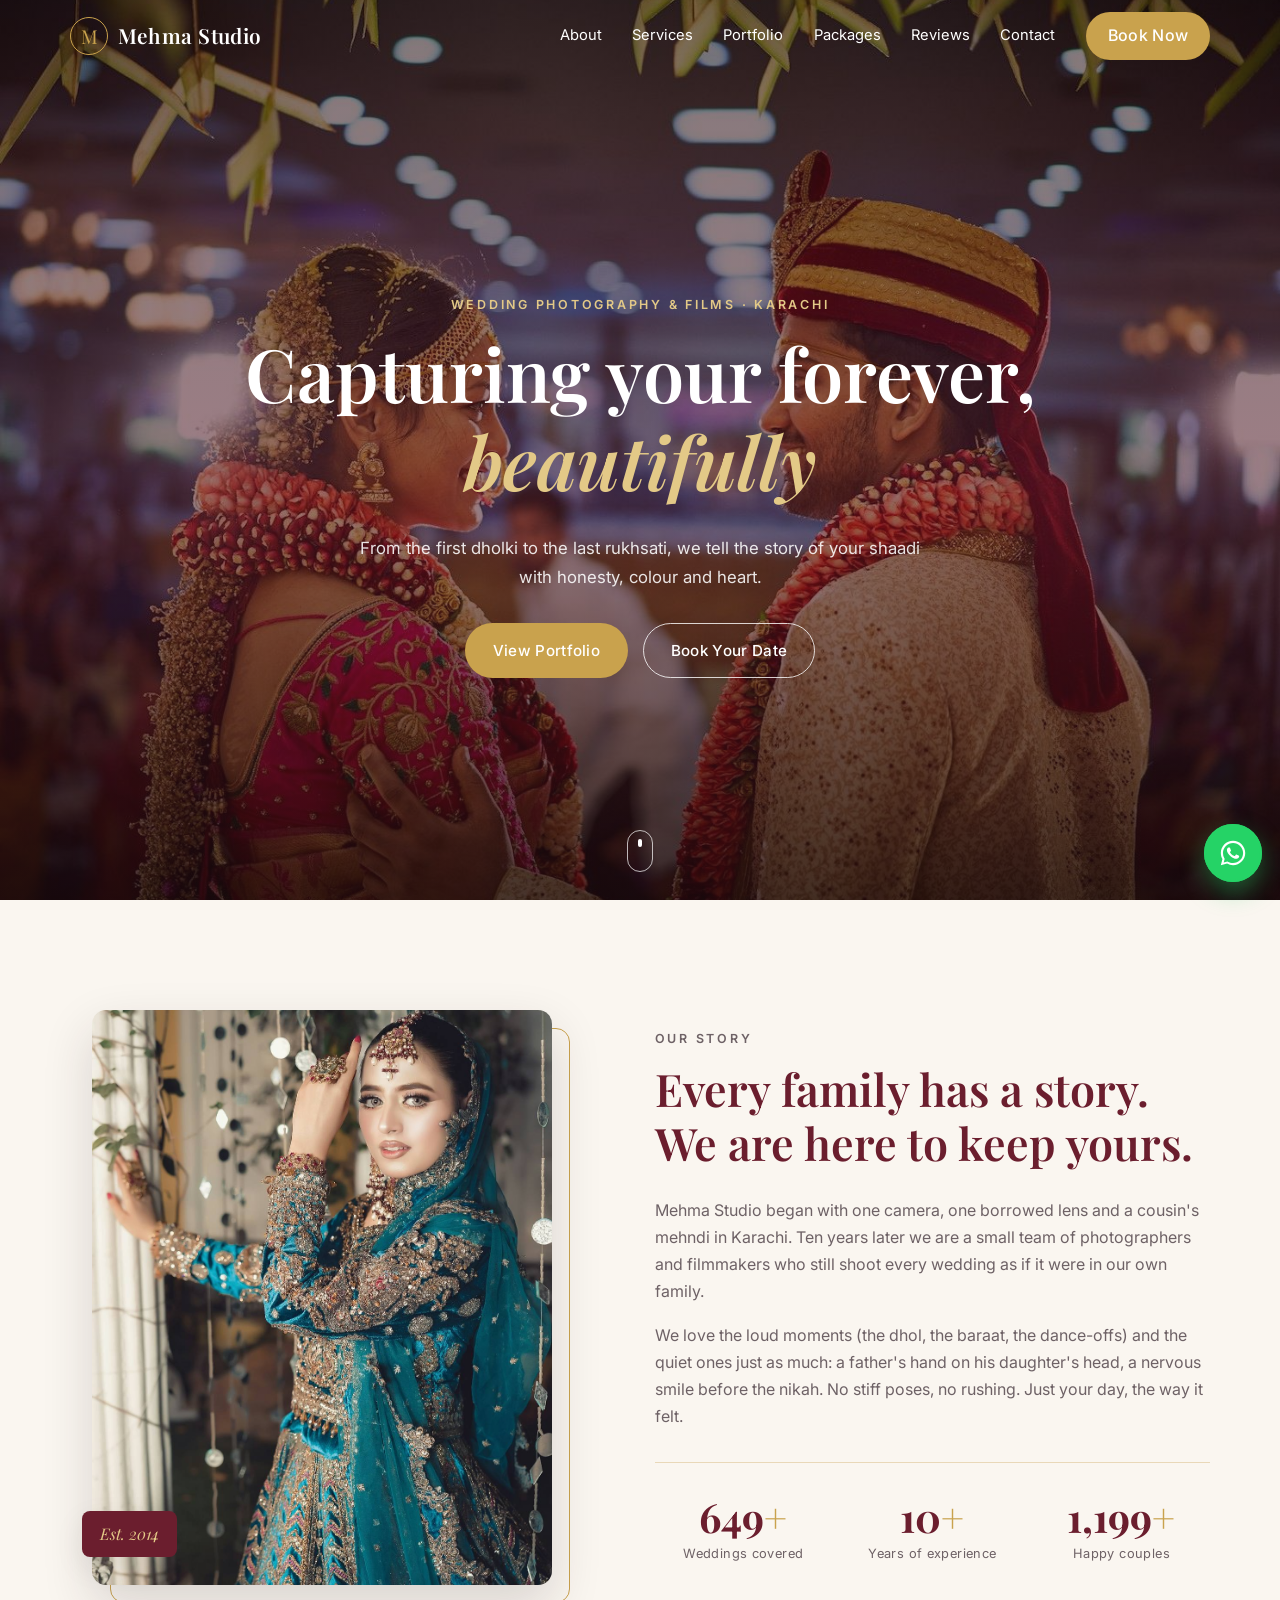
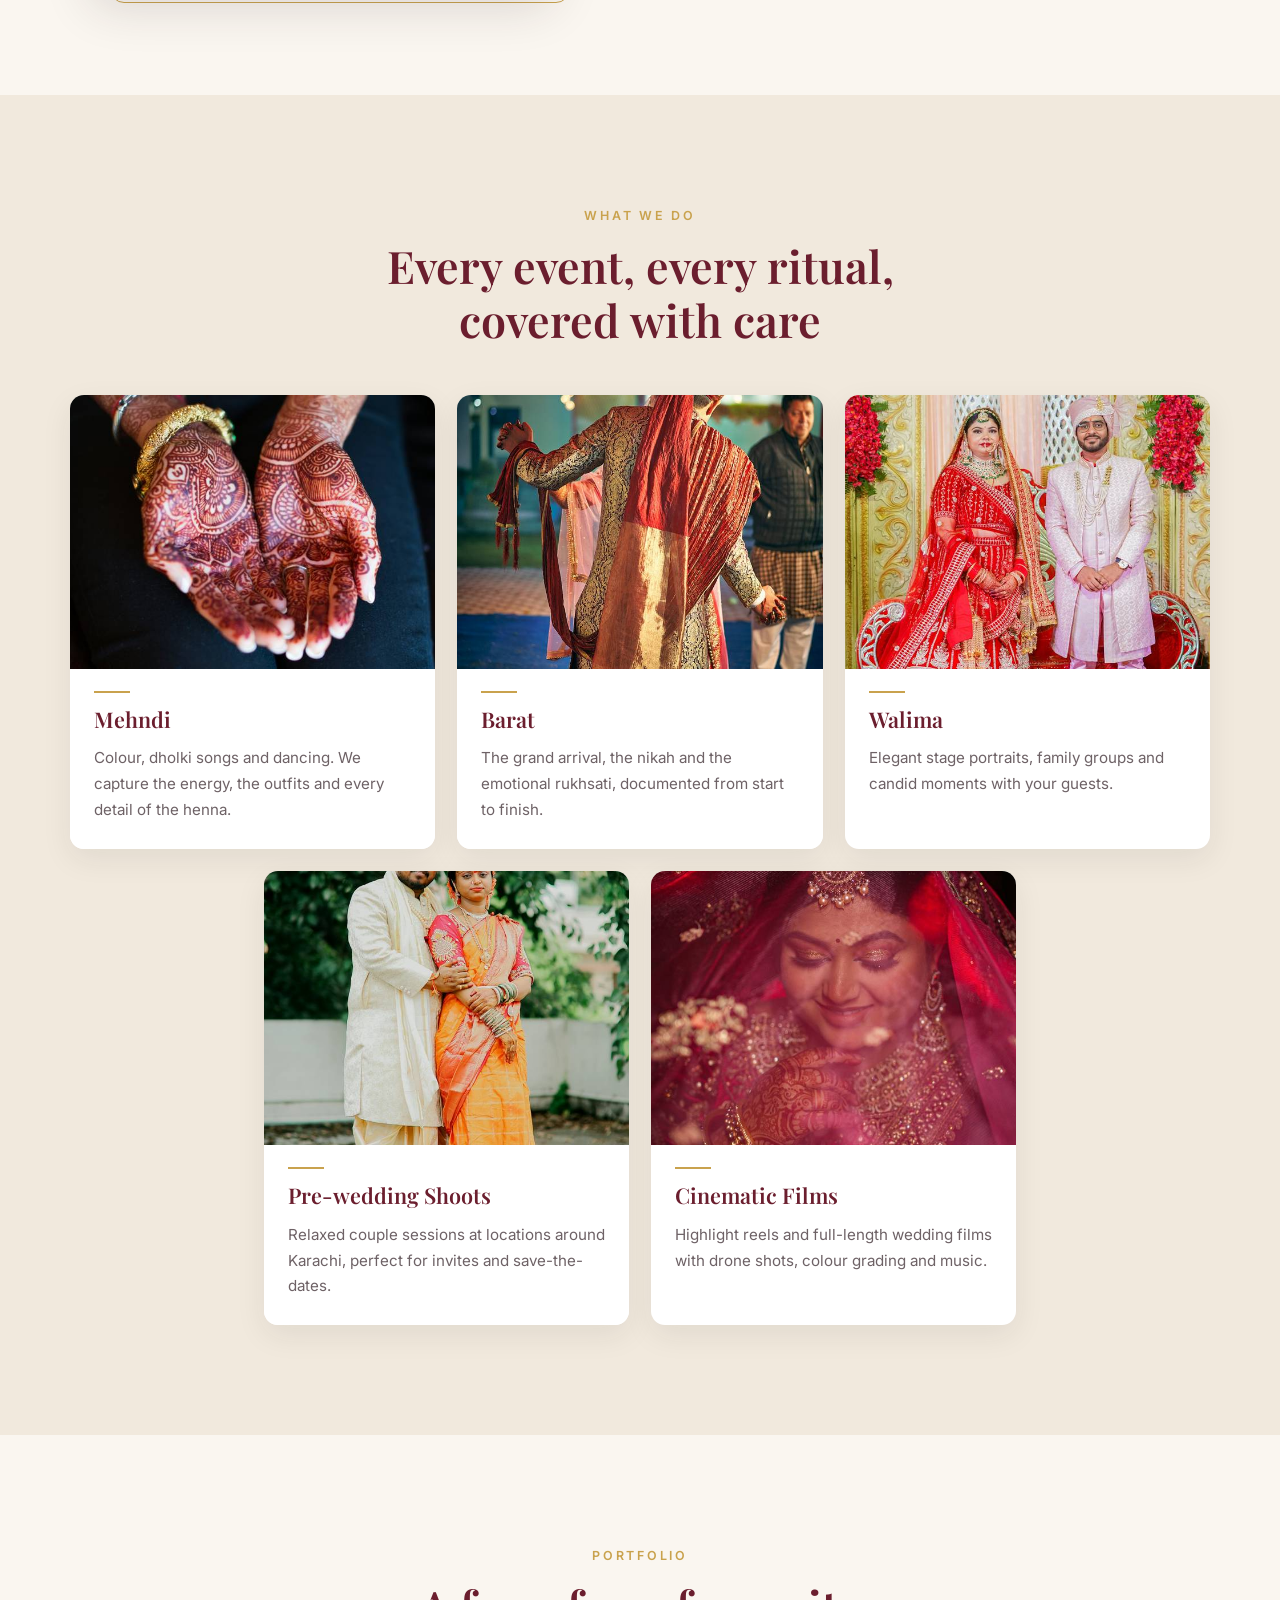
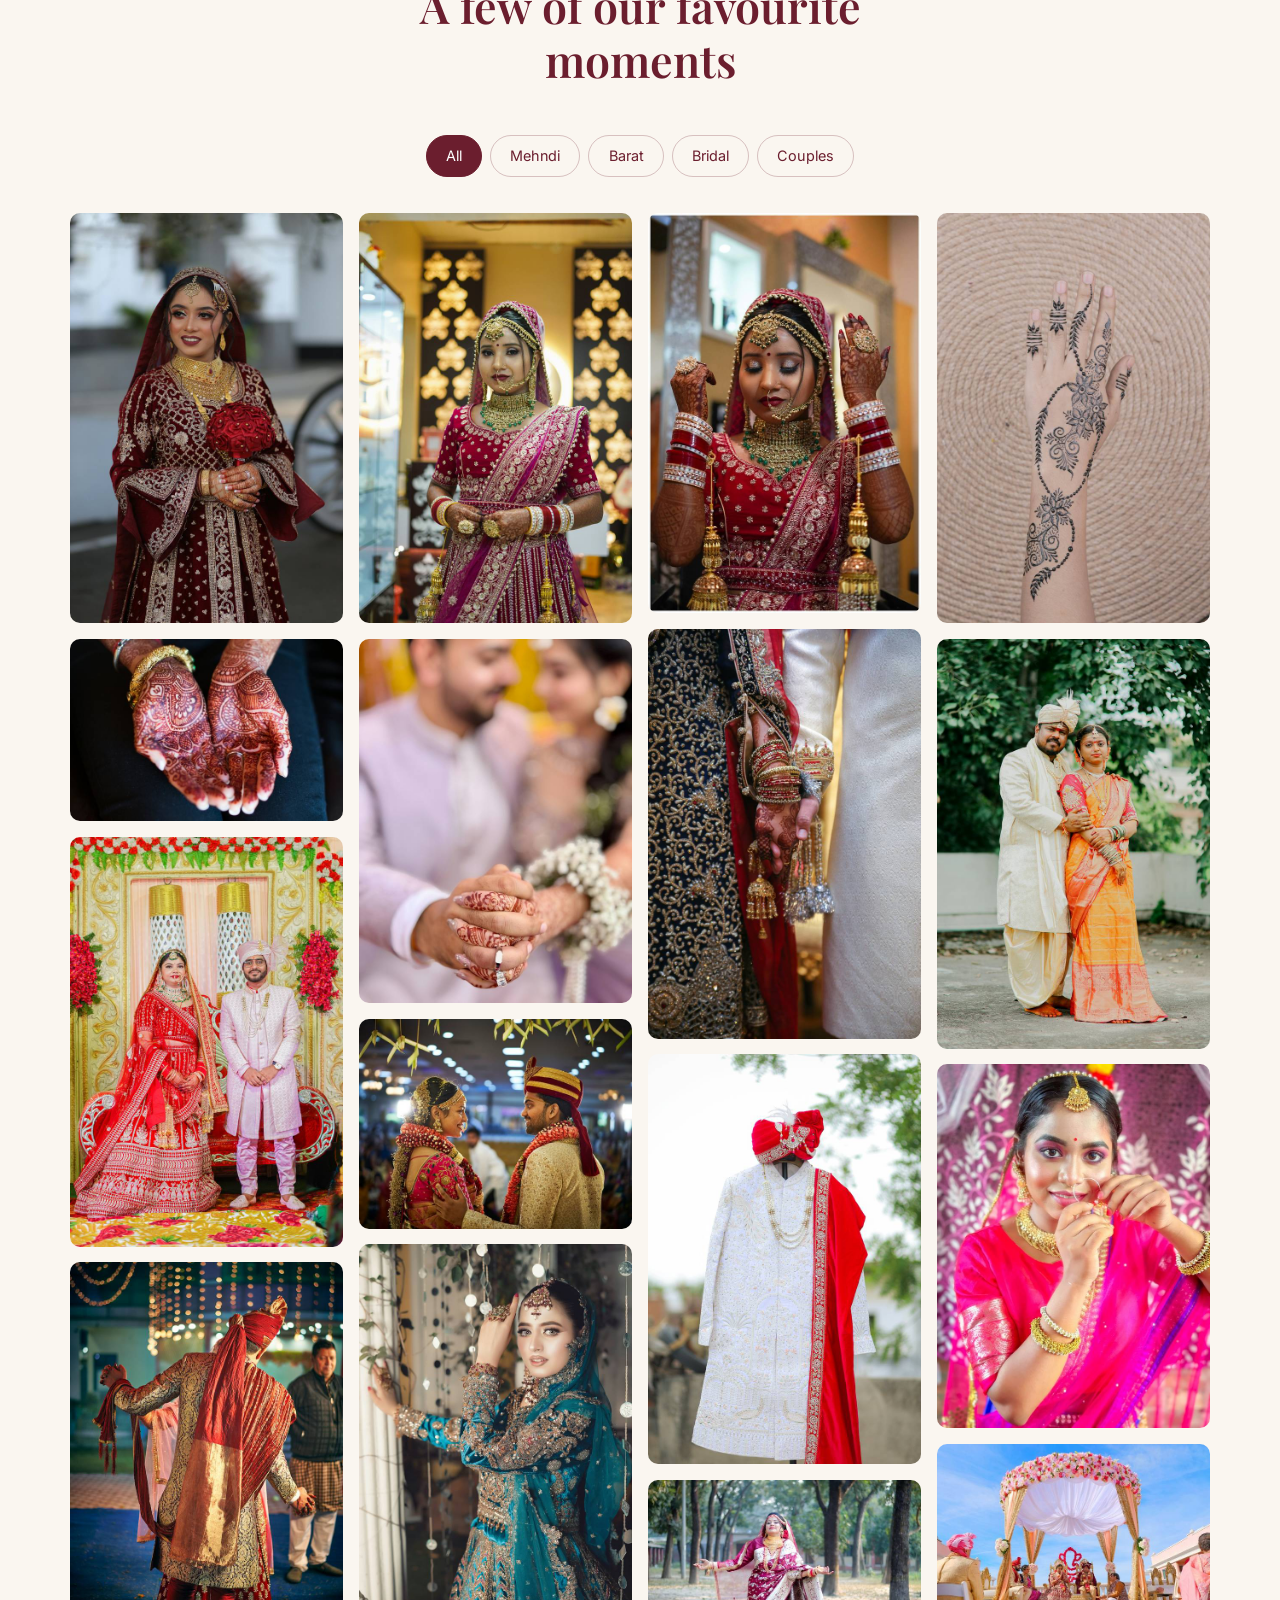
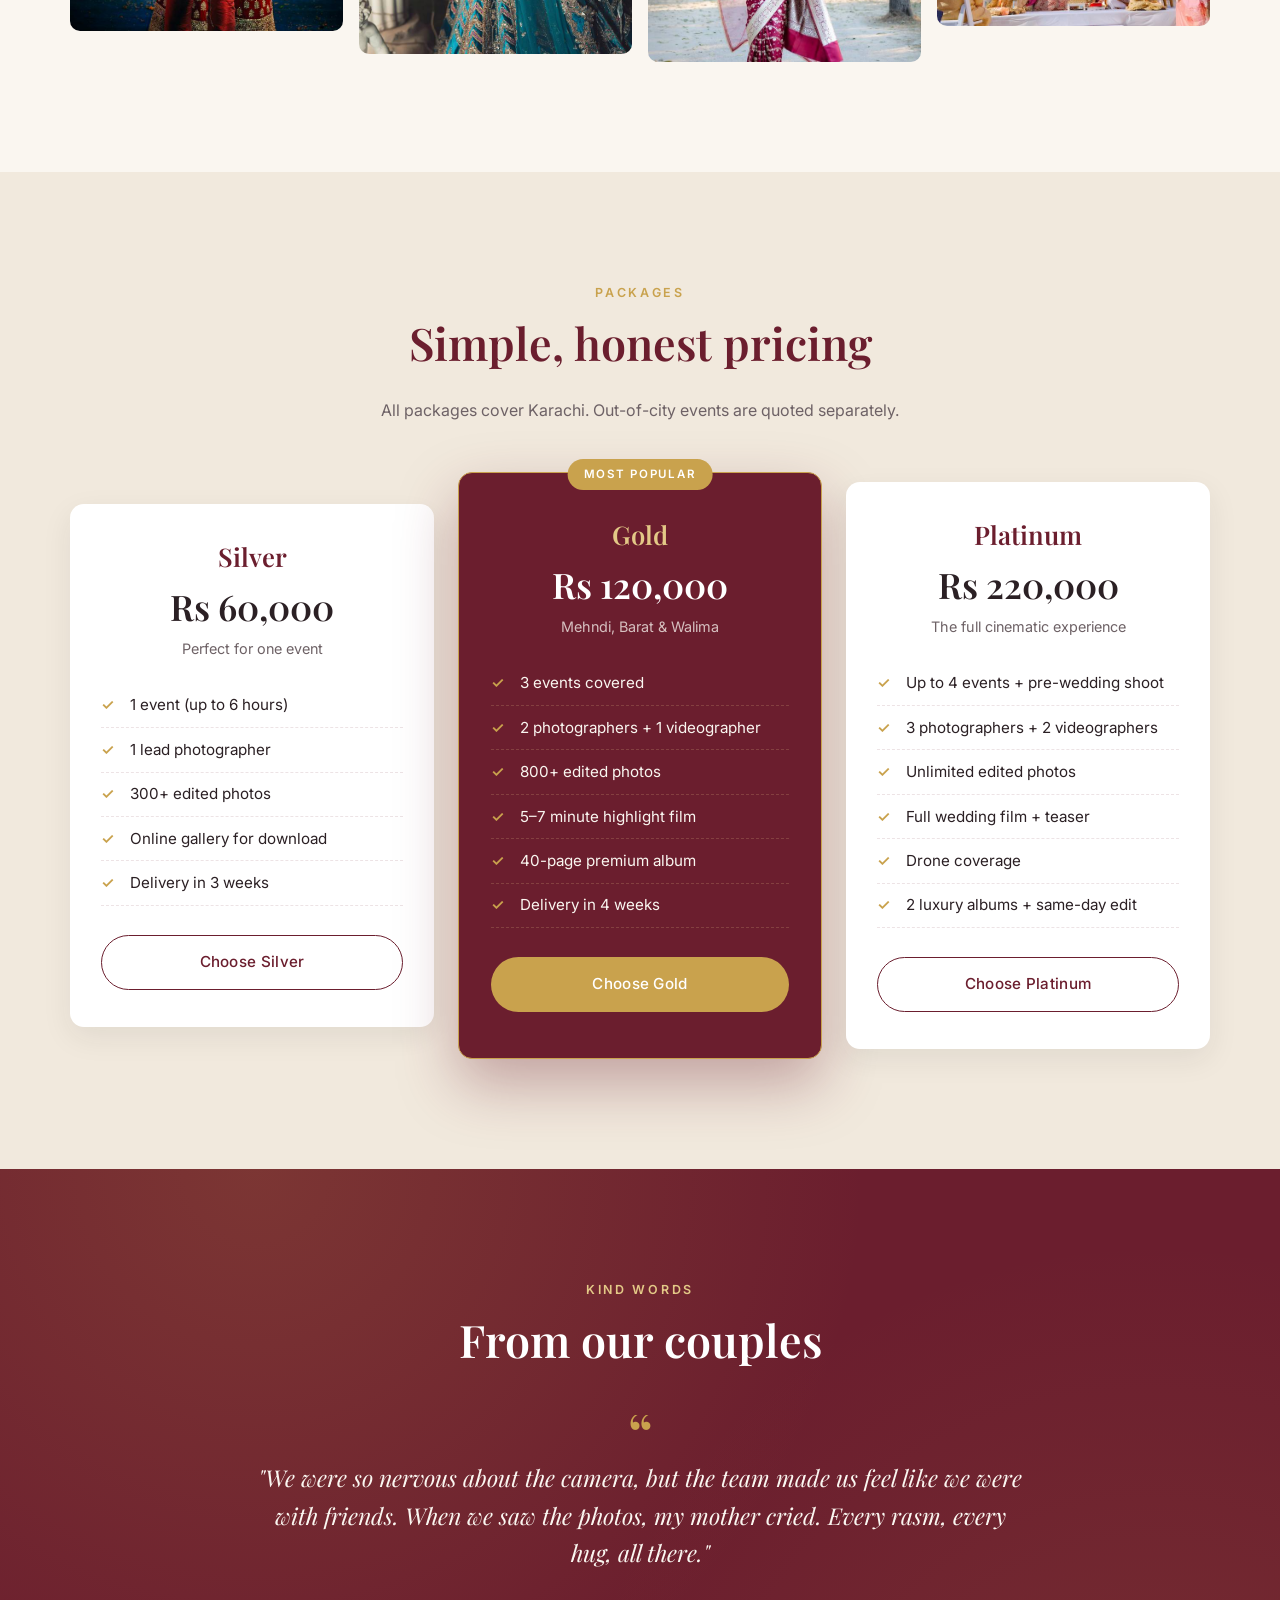
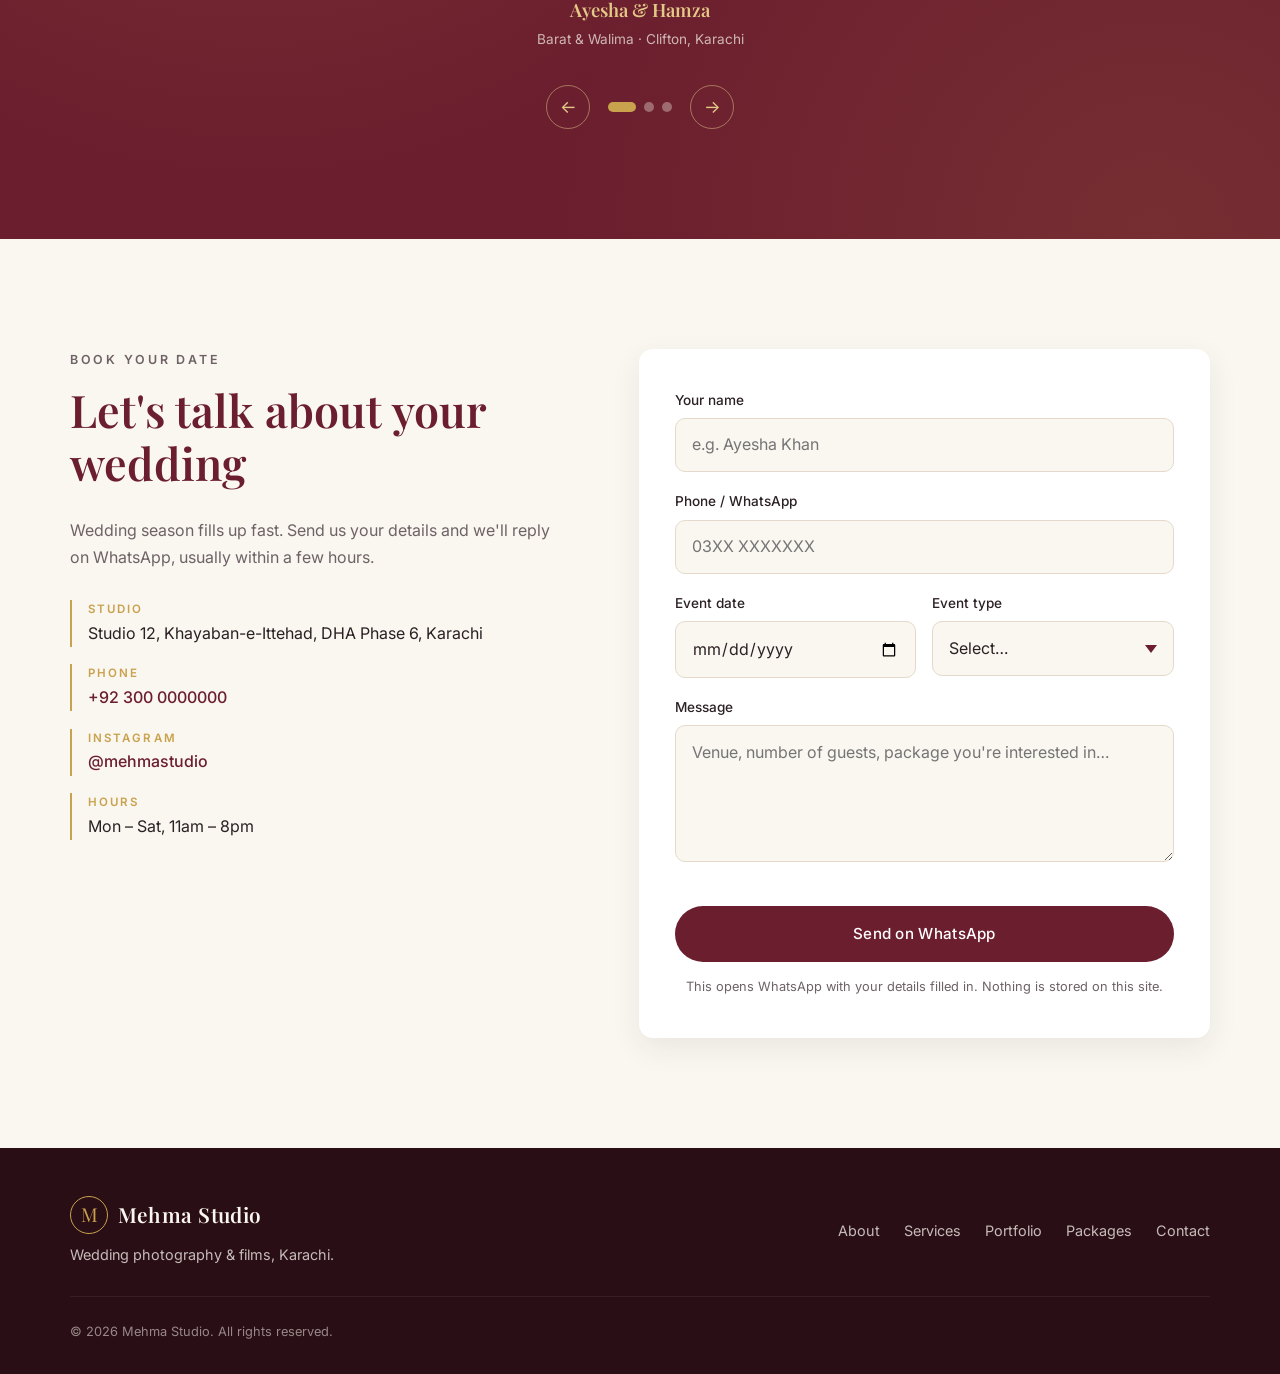
==== index.html @ 2ebaa23a "Add complete one-page website for Mehma Studio with HTML, CSS, and JavaScript - Created index.html, " ====
<!DOCTYPE html>
<!--
  ============================================================
  MEHMA STUDIO — One-page wedding photography website
  ------------------------------------------------------------
  QUICK EDIT GUIDE
  • Studio name, phone, WhatsApp, Instagram, address, prices:
      -> edit the CONFIG object at the top of script.js
         (it updates every matching spot on the page automatically)
  • Colours & fonts:
      -> edit the :root variables at the top of styles.css
  • SEO: the <head> below (title, description, Open Graph and the
    JSON-LD block) is read by Google before any JavaScript runs,
    so update the name/phone/address there by hand as well.
  ============================================================
-->
<html lang="en" class="no-js">
<head>
  <meta charset="UTF-8" />
  <meta name="viewport" content="width=device-width, initial-scale=1" />

  <!-- ===== SEO ===== -->
  <title>Mehma Studio | Wedding Photographer in Karachi, Pakistan</title>
  <meta name="description" content="Mehma Studio is a Karachi wedding photography and cinematography studio covering Mehndi, Barat, Walima and pre-wedding shoots across Pakistan. Book your date today." />
  <meta name="keywords" content="wedding photographer Karachi, Pakistani wedding photography, mehndi photography, barat, walima, pre-wedding shoot, wedding films Karachi" />
  <meta name="author" content="Mehma Studio" />
  <meta name="robots" content="index, follow" />
  <meta name="theme-color" content="#6B1E2E" />
  <link rel="canonical" href="https://www.mehmastudio.pk/" />

  <!-- ===== Open Graph / social sharing ===== -->
  <meta property="og:type" content="website" />
  <meta property="og:site_name" content="Mehma Studio" />
  <meta property="og:title" content="Mehma Studio | Wedding Photographer in Karachi" />
  <meta property="og:description" content="Capturing your forever, beautifully. Mehndi, Barat, Walima and cinematic wedding films in Karachi." />
  <meta property="og:url" content="https://www.mehmastudio.pk/" />
  <meta property="og:image" content="https://www.mehmastudio.pk/images/couple-garlands-wedding-hall.jpg" />
  <meta property="og:image:alt" content="Bride and groom smiling at each other wearing flower garlands" />
  <meta property="og:locale" content="en_PK" />
  <meta name="twitter:card" content="summary_large_image" />
  <meta name="twitter:title" content="Mehma Studio | Wedding Photographer in Karachi" />
  <meta name="twitter:description" content="Capturing your forever, beautifully." />
  <meta name="twitter:image" content="https://www.mehmastudio.pk/images/couple-garlands-wedding-hall.jpg" />

  <!-- ===== Fonts ===== -->
  <link rel="preconnect" href="https://fonts.googleapis.com" />
  <link rel="preconnect" href="https://fonts.gstatic.com" crossorigin />
  <link href="https://fonts.googleapis.com/css2?family=Inter:wght@300;400;500;600&family=Playfair+Display:ital,wght@0,500;0,600;0,700;1,500&display=swap" rel="stylesheet" />

  <!-- Hero image is above the fold, so load it early -->
  <link rel="preload" as="image" href="images/couple-garlands-wedding-hall.jpg" />

  <link rel="stylesheet" href="styles.css" />

  <!-- ===== LocalBusiness structured data (Google) ===== -->
  <script type="application/ld+json">
  {
    "@context": "https://schema.org",
    "@type": "LocalBusiness",
    "additionalType": "https://schema.org/ProfessionalService",
    "name": "Mehma Studio",
    "description": "Wedding photography and cinematography studio in Karachi covering Mehndi, Barat, Walima and pre-wedding shoots.",
    "url": "https://www.mehmastudio.pk/",
    "image": "https://www.mehmastudio.pk/images/couple-garlands-wedding-hall.jpg",
    "telephone": "+92-300-0000000",
    "priceRange": "Rs 60,000 - Rs 220,000",
    "currenciesAccepted": "PKR",
    "address": {
      "@type": "PostalAddress",
      "streetAddress": "Studio 12, Khayaban-e-Ittehad, DHA Phase 6",
      "addressLocality": "Karachi",
      "addressRegion": "Sindh",
      "postalCode": "75500",
      "addressCountry": "PK"
    },
    "geo": { "@type": "GeoCoordinates", "latitude": 24.8030, "longitude": 67.0560 },
    "areaServed": { "@type": "City", "name": "Karachi" },
    "openingHoursSpecification": [{
      "@type": "OpeningHoursSpecification",
      "dayOfWeek": ["Monday","Tuesday","Wednesday","Thursday","Friday","Saturday"],
      "opens": "11:00",
      "closes": "20:00"
    }],
    "sameAs": ["https://www.instagram.com/mehmastudio"]
  }
  </script>
</head>

<body>
  <!-- Skip link for keyboard users -->
  <a class="skip-link" href="#main">Skip to content</a>

  <!-- =========================================================
       1. NAVBAR
       ========================================================= -->
  <header class="navbar" id="navbar">
    <div class="container nav-inner">
      <a href="#home" class="logo" aria-label="Mehma Studio home">
        <span class="logo-mark">M</span>
        <span class="logo-text" data-cfg="studioName">Mehma Studio</span>
      </a>

      <nav class="nav-links" id="nav-links" aria-label="Main">
        <a href="#about">About</a>
        <a href="#services">Services</a>
        <a href="#portfolio">Portfolio</a>
        <a href="#packages">Packages</a>
        <a href="#testimonials">Reviews</a>
        <a href="#contact">Contact</a>
        <a href="#contact" class="btn btn-gold nav-cta">Book Now</a>
      </nav>

      <button class="nav-toggle" id="nav-toggle" aria-label="Open menu" aria-expanded="false" aria-controls="nav-links">
        <span></span><span></span><span></span>
      </button>
    </div>
  </header>

  <main id="main">
    <!-- =========================================================
         2. HERO
         ========================================================= -->
    <section class="hero" id="home">
      <div class="hero-overlay"></div>
      <div class="container hero-content">
        <p class="eyebrow eyebrow-light">Wedding Photography &amp; Films · Karachi</p>
        <h1>Capturing your forever, <em>beautifully</em></h1>
        <p class="hero-sub">From the first dholki to the last rukhsati, we tell the story of your shaadi with honesty, colour and heart.</p>
        <div class="hero-buttons">
          <a href="#portfolio" class="btn btn-gold">View Portfolio</a>
          <a href="#contact" class="btn btn-outline-light">Book Your Date</a>
        </div>
      </div>
      <a href="#about" class="scroll-hint" aria-label="Scroll to About"><span></span></a>
    </section>

    <!-- =========================================================
         3. ABOUT
         ========================================================= -->
    <section class="section about" id="about">
      <div class="container about-grid">
        <figure class="about-image fade-in">
          <img src="images/bride-teal-bridalwear.jpg" alt="Bride in an embroidered teal bridal outfit posing beside a doorway" loading="lazy" width="1067" height="1600" />
          <span class="about-badge">Est. 2014</span>
        </figure>

        <div class="about-text fade-in">
          <p class="eyebrow">Our Story</p>
          <h2>Every family has a story. We are here to keep yours.</h2>
          <p>
            <span data-cfg="studioName">Mehma Studio</span> began with one camera, one borrowed lens and a cousin's mehndi in Karachi.
            Ten years later we are a small team of photographers and filmmakers who still shoot every wedding
            as if it were in our own family.
          </p>
          <p>
            We love the loud moments (the dhol, the baraat, the dance-offs) and the quiet ones just as much:
            a father's hand on his daughter's head, a nervous smile before the nikah. No stiff poses, no rushing.
            Just your day, the way it felt.
          </p>

          <ul class="stats" aria-label="Studio in numbers">
            <li><strong class="count" data-target="650">0</strong><span>Weddings covered</span></li>
            <li><strong class="count" data-target="10">0</strong><span>Years of experience</span></li>
            <li><strong class="count" data-target="1200">0</strong><span>Happy couples</span></li>
          </ul>
        </div>
      </div>
    </section>

    <!-- =========================================================
         4. SERVICES
         ========================================================= -->
    <section class="section services" id="services">
      <div class="container">
        <header class="section-head fade-in">
          <p class="eyebrow">What We Do</p>
          <h2>Every event, every ritual, covered with care</h2>
        </header>

        <div class="services-grid">
          <article class="service-card fade-in">
            <img src="images/thumbs/mehndi-bridal-hands.jpg" alt="Bride's hands covered in detailed dark mehndi designs" loading="lazy" width="640" height="427" />
            <div class="service-body">
              <h3>Mehndi</h3>
              <p>Colour, dholki songs and dancing. We capture the energy, the outfits and every detail of the henna.</p>
            </div>
          </article>

          <article class="service-card fade-in">
            <img src="images/thumbs/groom-baraat-red-sherwani-lights.jpg" alt="Groom in a red sherwani and turban walking towards the baraat lights" loading="lazy" width="640" height="864" />
            <div class="service-body">
              <h3>Barat</h3>
              <p>The grand arrival, the nikah and the emotional rukhsati, documented from start to finish.</p>
            </div>
          </article>

          <article class="service-card fade-in">
            <img src="images/thumbs/couple-stage-red-lehenga.jpg" alt="Bride in a red lehenga and groom in a pink sherwani standing on a floral wedding stage" loading="lazy" width="640" height="960" />
            <div class="service-body">
              <h3>Walima</h3>
              <p>Elegant stage portraits, family groups and candid moments with your guests.</p>
            </div>
          </article>

          <article class="service-card fade-in">
            <img src="images/thumbs/couple-traditional-attire.jpg" alt="Couple in traditional wedding clothes standing together outdoors among trees" loading="lazy" width="640" height="960" />
            <div class="service-body">
              <h3>Pre-wedding Shoots</h3>
              <p>Relaxed couple sessions at locations around Karachi, perfect for invites and save-the-dates.</p>
            </div>
          </article>

          <article class="service-card fade-in">
            <img src="images/thumbs/bride-red-gold-outfit.jpg" alt="Bride looking down through a sheer red dupatta with gold jewellery" loading="lazy" width="640" height="960" />
            <div class="service-body">
              <h3>Cinematic Films</h3>
              <p>Highlight reels and full-length wedding films with drone shots, colour grading and music.</p>
            </div>
          </article>
        </div>
      </div>
    </section>

    <!-- =========================================================
         5. PORTFOLIO (masonry + filters + lightbox)
         To add a photo: copy one <figure>, set data-category to
         mehndi / baraat / bridal / couples, and point src (thumb)
         and data-full (large) at your new files.
         ========================================================= -->
    <section class="section portfolio" id="portfolio">
      <div class="container">
        <header class="section-head fade-in">
          <p class="eyebrow">Portfolio</p>
          <h2>A few of our favourite moments</h2>
        </header>

        <div class="filters fade-in" role="tablist" aria-label="Filter portfolio">
          <button class="filter-btn active" data-filter="all" role="tab" aria-selected="true">All</button>
          <button class="filter-btn" data-filter="mehndi" role="tab" aria-selected="false">Mehndi</button>
          <button class="filter-btn" data-filter="baraat" role="tab" aria-selected="false">Barat</button>
          <button class="filter-btn" data-filter="bridal" role="tab" aria-selected="false">Bridal</button>
          <button class="filter-btn" data-filter="couples" role="tab" aria-selected="false">Couples</button>
        </div>

        <div class="masonry" id="gallery">
          <figure class="gallery-item" data-category="bridal">
            <img src="images/thumbs/bride-red-attire-flowers.jpg" data-full="images/bride-red-attire-flowers.jpg" alt="Bride in a deep red embroidered outfit holding a bouquet of red roses" loading="lazy" width="640" height="960" />
          </figure>
          <figure class="gallery-item" data-category="mehndi">
            <img src="images/thumbs/mehndi-bridal-hands.jpg" data-full="images/mehndi-bridal-hands.jpg" alt="Close-up of a bride's open palms covered in detailed mehndi with gold bangles" loading="lazy" width="640" height="427" />
          </figure>
          <figure class="gallery-item" data-category="couples">
            <img src="images/thumbs/couple-stage-red-lehenga.jpg" data-full="images/couple-stage-red-lehenga.jpg" alt="Bride in a red lehenga and groom in a pink sherwani on a decorated wedding stage" loading="lazy" width="640" height="960" />
          </figure>
          <figure class="gallery-item" data-category="baraat">
            <img src="images/thumbs/groom-baraat-red-sherwani-lights.jpg" data-full="images/groom-baraat-red-sherwani-lights.jpg" alt="Groom in a red sherwani and turban seen from behind under string lights" loading="lazy" width="640" height="864" />
          </figure>
          <figure class="gallery-item" data-category="bridal">
            <img src="images/thumbs/bride-red-gold-bridal.jpg" data-full="images/bride-red-gold-bridal.jpg" alt="Bride in a maroon and gold bridal outfit with heavy jewellery" loading="lazy" width="640" height="960" />
          </figure>
          <figure class="gallery-item" data-category="mehndi">
            <img src="images/thumbs/mehndi-couple-hands.jpg" data-full="images/mehndi-couple-hands.jpg" alt="Couple holding hands, the bride's hands decorated with mehndi and a jasmine bracelet" loading="lazy" width="640" height="853" />
          </figure>
          <figure class="gallery-item" data-category="baraat">
            <img src="images/thumbs/couple-garlands-wedding-hall.jpg" data-full="images/couple-garlands-wedding-hall.jpg" alt="Bride and groom wearing flower garlands smiling at each other in a wedding hall" loading="lazy" width="640" height="492" />
          </figure>
          <figure class="gallery-item" data-category="bridal">
            <img src="images/thumbs/bride-teal-bridalwear.jpg" data-full="images/bride-teal-bridalwear.jpg" alt="Bride in intricate teal bridalwear posing by a doorway" loading="lazy" width="640" height="960" />
          </figure>
          <figure class="gallery-item" data-category="mehndi">
            <img src="images/thumbs/bride-red-gold-portrait.jpg" data-full="images/bride-red-gold-portrait.jpg" alt="Bride in red showing her mehndi-covered hands and gold kaleeray" loading="lazy" width="640" height="937" />
          </figure>
          <figure class="gallery-item" data-category="couples">
            <img src="images/thumbs/couple-hands-red-gold-outfits.jpg" data-full="images/couple-hands-red-gold-outfits.jpg" alt="Detail of a couple standing side by side in embroidered red and cream wedding clothes" loading="lazy" width="640" height="960" />
          </figure>
          <figure class="gallery-item" data-category="baraat">
            <img src="images/thumbs/groom-white-sherwani-turban.jpg" data-full="images/groom-white-sherwani-turban.jpg" alt="Groom in a white embroidered sherwani with a red turban and shawl" loading="lazy" width="640" height="960" />
          </figure>
          <figure class="gallery-item" data-category="bridal">
            <img src="images/thumbs/bride-maroon-sari-outdoors.jpg" data-full="images/bride-maroon-sari-outdoors.jpg" alt="Bride in a maroon sari with arms outstretched in a leafy park" loading="lazy" width="640" height="427" />
          </figure>
          <figure class="gallery-item" data-category="mehndi">
            <img src="images/thumbs/mehndi-floral-hand.jpg" data-full="images/mehndi-floral-hand.jpg" alt="Single hand with a delicate floral mehndi design" loading="lazy" width="640" height="960" />
          </figure>
          <figure class="gallery-item" data-category="couples">
            <img src="images/thumbs/couple-traditional-attire.jpg" data-full="images/couple-traditional-attire.jpg" alt="Couple in traditional attire posing together in a garden" loading="lazy" width="640" height="960" />
          </figure>
          <figure class="gallery-item" data-category="bridal">
            <img src="images/thumbs/bride-pink-traditional-jewellery.jpg" data-full="images/bride-pink-traditional-jewellery.jpg" alt="Smiling bride in bright pink with traditional gold jewellery" loading="lazy" width="640" height="853" />
          </figure>
          <figure class="gallery-item" data-category="baraat">
            <img src="images/thumbs/wedding-floral-canopy-decor.jpg" data-full="images/wedding-floral-canopy-decor.jpg" alt="Outdoor wedding ceremony under a pink and white floral canopy" loading="lazy" width="640" height="427" />
          </figure>
        </div>
      </div>
    </section>

    <!-- =========================================================
         6. PACKAGES (prices are filled from CONFIG in script.js)
         ========================================================= -->
    <section class="section packages" id="packages">
      <div class="container">
        <header class="section-head fade-in">
          <p class="eyebrow">Packages</p>
          <h2>Simple, honest pricing</h2>
          <p class="section-intro">All packages cover Karachi. Out-of-city events are quoted separately.</p>
        </header>

        <div class="packages-grid">
          <article class="package fade-in">
            <h3>Silver</h3>
            <p class="price"><span data-cfg="price.silver">Rs 60,000</span></p>
            <p class="package-note">Perfect for one event</p>
            <ul>
              <li>1 event (up to 6 hours)</li>
              <li>1 lead photographer</li>
              <li>300+ edited photos</li>
              <li>Online gallery for download</li>
              <li>Delivery in 3 weeks</li>
            </ul>
            <a href="#contact" class="btn btn-outline" data-package="Silver">Choose Silver</a>
          </article>

          <article class="package package-featured fade-in">
            <span class="package-tag">Most Popular</span>
            <h3>Gold</h3>
            <p class="price"><span data-cfg="price.gold">Rs 120,000</span></p>
            <p class="package-note">Mehndi, Barat &amp; Walima</p>
            <ul>
              <li>3 events covered</li>
              <li>2 photographers + 1 videographer</li>
              <li>800+ edited photos</li>
              <li>5–7 minute highlight film</li>
              <li>40-page premium album</li>
              <li>Delivery in 4 weeks</li>
            </ul>
            <a href="#contact" class="btn btn-gold" data-package="Gold">Choose Gold</a>
          </article>

          <article class="package fade-in">
            <h3>Platinum</h3>
            <p class="price"><span data-cfg="price.platinum">Rs 220,000</span></p>
            <p class="package-note">The full cinematic experience</p>
            <ul>
              <li>Up to 4 events + pre-wedding shoot</li>
              <li>3 photographers + 2 videographers</li>
              <li>Unlimited edited photos</li>
              <li>Full wedding film + teaser</li>
              <li>Drone coverage</li>
              <li>2 luxury albums + same-day edit</li>
            </ul>
            <a href="#contact" class="btn btn-outline" data-package="Platinum">Choose Platinum</a>
          </article>
        </div>
      </div>
    </section>

    <!-- =========================================================
         7. TESTIMONIALS SLIDER
         ========================================================= -->
    <section class="section testimonials" id="testimonials">
      <div class="container">
        <header class="section-head fade-in">
          <p class="eyebrow eyebrow-light">Kind Words</p>
          <h2>From our couples</h2>
        </header>

        <div class="slider fade-in" id="slider" aria-roledescription="carousel" aria-label="Client testimonials">
          <div class="slides" id="slides">
            <blockquote class="slide" aria-roledescription="slide" aria-label="1 of 3">
              <p>"We were so nervous about the camera, but the team made us feel like we were with friends. When we saw the photos, my mother cried. Every rasm, every hug, all there."</p>
              <footer><strong>Ayesha &amp; Hamza</strong><span>Barat &amp; Walima · Clifton, Karachi</span></footer>
            </blockquote>
            <blockquote class="slide" aria-roledescription="slide" aria-label="2 of 3">
              <p>"Our mehndi was chaos in the best way, and somehow they caught every dance and every laugh. The highlight film still gives us goosebumps. Worth every rupee."</p>
              <footer><strong>Fatima &amp; Bilal</strong><span>Gold Package · DHA, Karachi</span></footer>
            </blockquote>
            <blockquote class="slide" aria-roledescription="slide" aria-label="3 of 3">
              <p>"On time, polite with our elders and so patient with our huge family photos. The album quality is beautiful. We have already recommended them to three cousins!"</p>
              <footer><strong>Mahnoor &amp; Usman</strong><span>Platinum Package · Gulshan-e-Iqbal, Karachi</span></footer>
            </blockquote>
          </div>

          <div class="slider-controls">
            <button class="slider-arrow" id="prev" aria-label="Previous testimonial">&#8592;</button>
            <div class="dots" id="dots"></div>
            <button class="slider-arrow" id="next" aria-label="Next testimonial">&#8594;</button>
          </div>
        </div>
      </div>
    </section>

    <!-- =========================================================
         8. CONTACT
         ========================================================= -->
    <section class="section contact" id="contact">
      <div class="container contact-grid">
        <div class="contact-info fade-in">
          <p class="eyebrow">Book Your Date</p>
          <h2>Let's talk about your wedding</h2>
          <p>Wedding season fills up fast. Send us your details and we'll reply on WhatsApp, usually within a few hours.</p>

          <ul class="contact-list">
            <li>
              <span class="ci-label">Studio</span>
              <span data-cfg="address">Studio 12, Khayaban-e-Ittehad, DHA Phase 6, Karachi</span>
            </li>
            <li>
              <span class="ci-label">Phone</span>
              <a href="tel:+923000000000" data-cfg-href="tel" data-cfg="phone">+92 300 0000000</a>
            </li>
            <li>
              <span class="ci-label">Instagram</span>
              <a href="https://www.instagram.com/mehmastudio" target="_blank" rel="noopener" data-cfg-href="instagram" data-cfg="instagramHandle">@mehmastudio</a>
            </li>
            <li>
              <span class="ci-label">Hours</span>
              <span>Mon – Sat, 11am – 8pm</span>
            </li>
          </ul>
        </div>

        <form class="contact-form fade-in" id="contact-form" novalidate>
          <div class="field">
            <label for="name">Your name</label>
            <input id="name" name="name" type="text" autocomplete="name" required placeholder="e.g. Ayesha Khan" />
          </div>
          <div class="field">
            <label for="phone">Phone / WhatsApp</label>
            <input id="phone" name="phone" type="tel" autocomplete="tel" required placeholder="03XX XXXXXXX" />
          </div>
          <div class="field-row">
            <div class="field">
              <label for="date">Event date</label>
              <input id="date" name="date" type="date" required />
            </div>
            <div class="field">
              <label for="event">Event type</label>
              <select id="event" name="event" required>
                <option value="">Select…</option>
                <option>Mehndi</option>
                <option>Barat</option>
                <option>Walima</option>
                <option>Nikah</option>
                <option>Pre-wedding shoot</option>
                <option>Full wedding (multiple events)</option>
                <option>Other</option>
              </select>
            </div>
          </div>
          <div class="field">
            <label for="message">Message</label>
            <textarea id="message" name="message" rows="4" placeholder="Venue, number of guests, package you're interested in…"></textarea>
          </div>
          <p class="form-error" id="form-error" role="alert"></p>
          <button type="submit" class="btn btn-maroon btn-block">Send on WhatsApp</button>
          <p class="form-note">This opens WhatsApp with your details filled in. Nothing is stored on this site.</p>
        </form>
      </div>
    </section>
  </main>

  <!-- =========================================================
       9. FOOTER
       ========================================================= -->
  <footer class="footer">
    <div class="container footer-inner">
      <div>
        <a href="#home" class="logo logo-light">
          <span class="logo-mark">M</span>
          <span class="logo-text" data-cfg="studioName">Mehma Studio</span>
        </a>
        <p class="footer-tag">Wedding photography &amp; films, Karachi.</p>
      </div>
      <nav class="footer-links" aria-label="Footer">
        <a href="#about">About</a>
        <a href="#services">Services</a>
        <a href="#portfolio">Portfolio</a>
        <a href="#packages">Packages</a>
        <a href="#contact">Contact</a>
      </nav>
      <p class="copyright">© <span id="year">2026</span> <span data-cfg="studioName">Mehma Studio</span>. All rights reserved.</p>
    </div>
  </footer>

  <!-- Floating WhatsApp button -->
  <a href="https://wa.me/923000000000" class="whatsapp-float" id="whatsapp-float" target="_blank" rel="noopener" aria-label="Chat with us on WhatsApp">
    <svg viewBox="0 0 32 32" aria-hidden="true"><path fill="currentColor" d="M16.04 3C8.86 3 3.02 8.83 3.02 16c0 2.3.6 4.53 1.74 6.5L3 29l6.68-1.73A13 13 0 0 0 16.04 29C23.2 29 29.05 23.17 29.05 16S23.2 3 16.04 3Zm0 23.75c-1.97 0-3.9-.53-5.58-1.53l-.4-.24-3.96 1.03 1.06-3.86-.26-.4A10.7 10.7 0 0 1 5.3 16c0-5.92 4.82-10.73 10.74-10.73 5.92 0 10.73 4.81 10.73 10.73 0 5.93-4.81 10.75-10.73 10.75Zm5.89-8.04c-.32-.16-1.91-.94-2.2-1.05-.3-.1-.51-.16-.73.16-.21.32-.83 1.05-1.02 1.27-.19.21-.38.24-.7.08-.32-.16-1.36-.5-2.59-1.6-.96-.85-1.6-1.9-1.8-2.22-.18-.32-.02-.5.15-.65.14-.15.32-.38.48-.56.16-.19.21-.32.32-.54.1-.21.05-.4-.03-.56-.08-.16-.72-1.74-.99-2.38-.26-.62-.52-.54-.72-.55h-.62c-.21 0-.56.08-.85.4-.29.32-1.12 1.1-1.12 2.67 0 1.58 1.15 3.1 1.31 3.32.16.21 2.26 3.45 5.47 4.84.77.33 1.36.53 1.83.68.77.24 1.47.21 2.02.13.62-.1 1.91-.78 2.18-1.53.27-.75.27-1.4.19-1.53-.08-.13-.29-.21-.61-.37Z"/></svg>
  </a>

  <!-- Lightbox -->
  <div class="lightbox" id="lightbox" role="dialog" aria-modal="true" aria-label="Photo viewer" hidden>
    <button class="lb-close" id="lb-close" aria-label="Close">&times;</button>
    <button class="lb-nav lb-prev" id="lb-prev" aria-label="Previous photo">&#8249;</button>
    <figure class="lb-figure">
      <img id="lb-img" src="" alt="" />
      <figcaption id="lb-caption"></figcaption>
    </figure>
    <button class="lb-nav lb-next" id="lb-next" aria-label="Next photo">&#8250;</button>
  </div>

  <script src="script.js"></script>
</body>
</html>
---- styles.css ----
/* ============================================================
   MEHMA STUDIO — styles.css
   ------------------------------------------------------------
   Change the brand colours and fonts here. Everything else in
   the file reads from these variables.
   ============================================================ */
:root {
  /* Brand colours */
  --cream: #FAF6F0;        /* page background */
  --cream-dark: #F1E9DD;   /* alternate section background */
  --maroon: #6B1E2E;       /* primary accent */
  --maroon-dark: #4E1421;  /* hover / deep backgrounds */
  --gold: #C9A24D;         /* secondary accent */
  --gold-light: #E3C987;
  --ink: #2B2024;          /* main text */
  --muted: #6E6266;        /* secondary text */
  --white: #FFFFFF;
  --whatsapp: #25D366;

  /* Fonts */
  --font-serif: "Playfair Display", Georgia, "Times New Roman", serif;
  --font-sans: "Inter", system-ui, -apple-system, "Segoe UI", Roboto, sans-serif;

  /* Layout */
  --container: 1180px;
  --radius: 14px;
  --nav-height: 72px;
  --shadow: 0 10px 30px rgba(43, 32, 36, 0.08);
  --shadow-lg: 0 20px 50px rgba(43, 32, 36, 0.16);
  --ease: cubic-bezier(.22, .61, .36, 1);
}

/* ============================================================
   Base / reset
   ============================================================ */
*, *::before, *::after { box-sizing: border-box; }

html {
  scroll-behavior: smooth;
  scroll-padding-top: var(--nav-height); /* so anchors aren't hidden under the sticky nav */
  -webkit-text-size-adjust: 100%;
}

body {
  margin: 0;
  font-family: var(--font-sans);
  font-size: 16px;
  line-height: 1.7;
  color: var(--ink);
  background: var(--cream);
  -webkit-font-smoothing: antialiased;
  overflow-x: hidden;
}

img { max-width: 100%; height: auto; display: block; }
a { color: inherit; text-decoration: none; }
button { font: inherit; cursor: pointer; }
ul { list-style: none; margin: 0; padding: 0; }
figure { margin: 0; }

h1, h2, h3 {
  font-family: var(--font-serif);
  font-weight: 600;
  line-height: 1.2;
  margin: 0 0 .6em;
  color: var(--maroon);
}
h1 { font-size: clamp(2.4rem, 7vw, 4.6rem); }
h2 { font-size: clamp(1.8rem, 4.5vw, 2.8rem); }
h3 { font-size: 1.35rem; }
p  { margin: 0 0 1em; }

:focus-visible { outline: 2px solid var(--gold); outline-offset: 3px; }

.skip-link {
  position: absolute; left: 1rem; top: -100px; z-index: 1000;
  background: var(--maroon); color: var(--white); padding: .6rem 1rem; border-radius: 8px;
}
.skip-link:focus { top: 1rem; }

.container {
  width: 100%;
  max-width: var(--container);
  margin: 0 auto;
  padding: 0 20px;
}

.section { padding: 80px 0; }

.section-head { text-align: center; max-width: 640px; margin: 0 auto 48px; }
.section-intro { color: var(--muted); }

.eyebrow {
  font-size: .78rem;
  letter-spacing: .22em;
  text-transform: uppercase;
  font-weight: 600;
  color: var(--gold);
  margin-bottom: .8rem;
}
.eyebrow-light { color: var(--gold-light); }

/* ============================================================
   Buttons
   ============================================================ */
.btn {
  display: inline-flex; align-items: center; justify-content: center;
  padding: .85rem 1.7rem;
  border-radius: 999px;
  border: 1.5px solid transparent;
  font-size: .95rem; font-weight: 500; letter-spacing: .02em;
  transition: background .25s var(--ease), color .25s var(--ease), border-color .25s var(--ease), transform .25s var(--ease), box-shadow .25s var(--ease);
  white-space: nowrap;
}
.btn:hover { transform: translateY(-2px); }

.btn-gold { background: var(--gold); color: var(--white); }
.btn-gold:hover { background: #B68F3D; box-shadow: 0 8px 20px rgba(201, 162, 77, .35); }

.btn-maroon { background: var(--maroon); color: var(--white); }
.btn-maroon:hover { background: var(--maroon-dark); box-shadow: 0 8px 20px rgba(107, 30, 46, .3); }

.btn-outline { border-color: var(--maroon); color: var(--maroon); }
.btn-outline:hover { background: var(--maroon); color: var(--white); }

.btn-outline-light { border-color: rgba(255,255,255,.8); color: var(--white); }
.btn-outline-light:hover { background: var(--white); color: var(--maroon); }

.btn-block { width: 100%; }

/* ============================================================
   1. Navbar
   ============================================================ */
.navbar {
  position: fixed; inset: 0 0 auto 0; z-index: 100;
  height: var(--nav-height);
  display: flex; align-items: center;
  transition: background .35s var(--ease), box-shadow .35s var(--ease);
}
/* Becomes solid once the user scrolls (class added in script.js) */
.navbar.scrolled {
  background: rgba(250, 246, 240, .96);
  backdrop-filter: blur(10px);
  -webkit-backdrop-filter: blur(10px);
  box-shadow: 0 2px 20px rgba(43, 32, 36, .08);
}

.nav-inner { display: flex; align-items: center; justify-content: space-between; }

.logo { display: inline-flex; align-items: center; gap: .6rem; color: var(--white); }
.logo-mark {
  width: 38px; height: 38px; border-radius: 50%;
  display: grid; place-items: center;
  border: 1.5px solid var(--gold);
  font-family: var(--font-serif); font-size: 1.2rem; color: var(--gold);
}
.logo-text { font-family: var(--font-serif); font-size: 1.3rem; font-weight: 600; letter-spacing: .02em; }
.navbar.scrolled .logo { color: var(--maroon); }

/* Mobile menu (default) */
.nav-toggle {
  display: flex; flex-direction: column; gap: 5px;
  background: none; border: 0; padding: 8px; z-index: 110;
}
.nav-toggle span {
  width: 24px; height: 2px; background: var(--white); border-radius: 2px;
  transition: transform .3s var(--ease), opacity .3s var(--ease), background .3s;
}
.navbar.scrolled .nav-toggle span,
.nav-open .nav-toggle span { background: var(--maroon); }
.nav-open .nav-toggle span:nth-child(1) { transform: translateY(7px) rotate(45deg); }
.nav-open .nav-toggle span:nth-child(2) { opacity: 0; }
.nav-open .nav-toggle span:nth-child(3) { transform: translateY(-7px) rotate(-45deg); }

.nav-links {
  position: fixed; inset: 0;
  background: var(--cream);
  display: flex; flex-direction: column; align-items: center; justify-content: center; gap: 1.4rem;
  font-family: var(--font-serif); font-size: 1.5rem; color: var(--maroon);
  opacity: 0; visibility: hidden;
  transition: opacity .35s var(--ease), visibility .35s;
}
.nav-open .nav-links { opacity: 1; visibility: visible; }
/* backdrop-filter would trap the fixed menu inside the navbar, so drop it while open */
.nav-open .navbar { backdrop-filter: none; -webkit-backdrop-filter: none; }
.nav-open .logo { color: var(--maroon); position: relative; z-index: 110; }
.nav-links .nav-cta { font-family: var(--font-sans); font-size: 1rem; margin-top: .5rem; }

/* Desktop menu */
@media (min-width: 900px) {
  .nav-toggle { display: none; }
  .nav-links {
    position: static; inset: auto;
    flex-direction: row; gap: 1.9rem;
    background: none; opacity: 1; visibility: visible;
    font-family: var(--font-sans); font-size: .92rem; color: var(--white);
  }
  .nav-links a:not(.btn) { position: relative; padding: .3rem 0; }
  .nav-links a:not(.btn)::after {
    content: ""; position: absolute; left: 0; bottom: 0; height: 1.5px; width: 0;
    background: var(--gold); transition: width .3s var(--ease);
  }
  .nav-links a:not(.btn):hover::after { width: 100%; }
  .navbar.scrolled .nav-links { color: var(--ink); }
  .nav-links .nav-cta { margin-top: 0; padding: .6rem 1.3rem; color: var(--white); }
}

/* ============================================================
   2. Hero
   ============================================================ */
.hero {
  position: relative;
  min-height: 100vh; min-height: 100svh;
  display: flex; align-items: center;
  background: url("images/couple-garlands-wedding-hall.jpg") center 30% / cover no-repeat;
  color: var(--white);
  text-align: center;
}
.hero-overlay {
  position: absolute; inset: 0;
  background: linear-gradient(180deg, rgba(30, 10, 15, .55) 0%, rgba(78, 20, 33, .55) 55%, rgba(30, 10, 15, .75) 100%);
}
.hero-content { position: relative; z-index: 1; padding-top: var(--nav-height); }
.hero h1 { color: var(--white); max-width: 900px; margin: 0 auto .4em; }
.hero h1 em { color: var(--gold-light); font-style: italic; }
.hero-sub { max-width: 560px; margin: 0 auto 2rem; font-size: 1.05rem; color: rgba(255,255,255,.88); }
.hero-buttons { display: flex; flex-wrap: wrap; gap: .9rem; justify-content: center; }

/* Gentle entrance for hero text */
.hero-content > * { animation: rise 1s var(--ease) both; }
.hero-content > *:nth-child(2) { animation-delay: .15s; }
.hero-content > *:nth-child(3) { animation-delay: .3s; }
.hero-content > *:nth-child(4) { animation-delay: .45s; }
@keyframes rise { from { opacity: 0; transform: translateY(24px); } to { opacity: 1; transform: none; } }

.scroll-hint {
  position: absolute; bottom: 28px; left: 50%; transform: translateX(-50%);
  width: 26px; height: 42px; border: 1.5px solid rgba(255,255,255,.7); border-radius: 14px;
}
.scroll-hint span {
  position: absolute; top: 8px; left: 50%; width: 4px; height: 8px; margin-left: -2px;
  background: var(--white); border-radius: 2px; animation: scrollDot 1.8s infinite;
}
@keyframes scrollDot { 0% { opacity: 0; transform: translateY(0); } 40% { opacity: 1; } 100% { opacity: 0; transform: translateY(12px); } }

/* ============================================================
   3. About
   ============================================================ */
.about-grid { display: grid; gap: 48px; align-items: center; }
.about-image { position: relative; max-width: 460px; margin: 0 auto; }
.about-image img { border-radius: var(--radius); box-shadow: var(--shadow-lg); aspect-ratio: 4 / 5; object-fit: cover; width: 100%; }
.about-image::before {
  content: ""; position: absolute; inset: 18px -18px -18px 18px;
  border: 1.5px solid var(--gold); border-radius: var(--radius); z-index: -1;
}
.about-badge {
  position: absolute; left: -10px; bottom: 28px;
  background: var(--maroon); color: var(--gold-light);
  font-family: var(--font-serif); font-style: italic; padding: .6rem 1.1rem; border-radius: 8px;
  box-shadow: var(--shadow);
}
.about-text p { color: var(--muted); }

.stats {
  display: grid; grid-template-columns: repeat(3, 1fr); gap: 12px;
  margin-top: 2rem; padding-top: 2rem; border-top: 1px solid rgba(201, 162, 77, .35);
}
.stats li { text-align: center; }
.stats strong {
  display: block; font-family: var(--font-serif); font-size: clamp(1.8rem, 5vw, 2.5rem); color: var(--maroon); line-height: 1.1;
}
.stats strong::after { content: "+"; color: var(--gold); }
.stats span { font-size: .8rem; color: var(--muted); letter-spacing: .03em; }

@media (min-width: 900px) {
  .about-grid { grid-template-columns: 1fr 1.1fr; gap: 80px; }
}

/* ============================================================
   4. Services
   ============================================================ */
.services { background: var(--cream-dark); }
.services-grid { display: grid; gap: 22px; grid-template-columns: 1fr; }

.service-card {
  background: var(--white); border-radius: var(--radius); overflow: hidden;
  box-shadow: var(--shadow);
  transition: transform .35s var(--ease), box-shadow .35s var(--ease);
}
.service-card:hover { transform: translateY(-6px); box-shadow: var(--shadow-lg); }
.service-card img { width: 100%; aspect-ratio: 4 / 3; object-fit: cover; transition: transform .6s var(--ease); }
.service-card:hover img { transform: scale(1.05); }
.service-body { padding: 22px 24px 26px; position: relative; background: var(--white); }
.service-body::before { content: ""; display: block; width: 36px; height: 2px; background: var(--gold); margin-bottom: 14px; }
.service-body p { color: var(--muted); font-size: .95rem; margin: 0; }

@media (min-width: 640px) { .services-grid { grid-template-columns: repeat(2, 1fr); } }
@media (min-width: 1000px) {
  /* 5 cards: 3 on top, 2 centred below */
  .services-grid { grid-template-columns: repeat(6, 1fr); }
  .service-card { grid-column: span 2; }
  .service-card:nth-child(4) { grid-column: 2 / span 2; }
}

/* ============================================================
   5. Portfolio
   ============================================================ */
.filters { display: flex; flex-wrap: wrap; justify-content: center; gap: 8px; margin-bottom: 36px; }
.filter-btn {
  background: transparent; border: 1.5px solid rgba(107, 30, 46, .25); color: var(--maroon);
  padding: .5rem 1.2rem; border-radius: 999px; font-size: .9rem;
  transition: all .25s var(--ease);
}
.filter-btn:hover { border-color: var(--maroon); }
.filter-btn.active { background: var(--maroon); border-color: var(--maroon); color: var(--white); }

/* CSS-columns masonry: simple, fast, no JS needed for layout */
.masonry { column-count: 2; column-gap: 12px; }
@media (min-width: 760px)  { .masonry { column-count: 3; column-gap: 16px; } }
@media (min-width: 1100px) { .masonry { column-count: 4; } }

.gallery-item {
  break-inside: avoid; margin-bottom: 12px;
  border-radius: 10px; overflow: hidden; cursor: zoom-in; position: relative;
  background: var(--cream-dark);
  animation: pop .45s var(--ease) both;
}
@media (min-width: 760px) { .gallery-item { margin-bottom: 16px; } }
.gallery-item img { width: 100%; transition: transform .6s var(--ease), filter .4s; }
.gallery-item::after {
  content: ""; position: absolute; inset: 0;
  background: linear-gradient(180deg, transparent 60%, rgba(78, 20, 33, .45));
  opacity: 0; transition: opacity .35s;
}
.gallery-item:hover img { transform: scale(1.04); }
.gallery-item:hover::after { opacity: 1; }
.gallery-item.hidden { display: none; }
@keyframes pop { from { opacity: 0; transform: scale(.97); } to { opacity: 1; transform: none; } }

/* Lightbox */
.lightbox {
  position: fixed; inset: 0; z-index: 300;
  background: rgba(20, 8, 12, .94);
  display: flex; align-items: center; justify-content: center;
  padding: 60px 12px;
  animation: fadeIn .3s var(--ease);
}
.lightbox[hidden] { display: none; }
.lb-figure { max-width: 1100px; width: 100%; text-align: center; }
.lb-figure img { max-height: 80vh; width: auto; margin: 0 auto; border-radius: 6px; box-shadow: 0 20px 60px rgba(0,0,0,.5); }
.lb-figure figcaption { color: rgba(255,255,255,.75); font-size: .9rem; margin-top: 14px; }
.lb-close, .lb-nav {
  position: absolute; background: rgba(255,255,255,.08); border: 0; color: var(--white);
  width: 48px; height: 48px; border-radius: 50%; font-size: 1.8rem; line-height: 1;
  display: grid; place-items: center; transition: background .2s;
}
.lb-close:hover, .lb-nav:hover { background: var(--gold); }
.lb-close { top: 14px; right: 14px; }
.lb-prev { left: 10px; top: 50%; transform: translateY(-50%); }
.lb-next { right: 10px; top: 50%; transform: translateY(-50%); }
@keyframes fadeIn { from { opacity: 0; } to { opacity: 1; } }

/* ============================================================
   6. Packages
   ============================================================ */
.packages { background: var(--cream-dark); }
.packages-grid { display: grid; gap: 24px; max-width: 420px; margin: 0 auto; }

.package {
  position: relative; background: var(--white); border-radius: var(--radius);
  padding: 36px 30px; box-shadow: var(--shadow); text-align: center;
  display: flex; flex-direction: column;
  border: 1.5px solid transparent;
}
.package h3 { font-size: 1.6rem; margin-bottom: .2em; }
.price { font-family: var(--font-serif); font-size: 2.2rem; color: var(--ink); margin: 0; font-weight: 600; }
.package-note { color: var(--muted); font-size: .9rem; margin-bottom: 1.4rem; }
.package ul { text-align: left; margin-bottom: 1.8rem; flex: 1; }
.package li { padding: .55rem 0 .55rem 1.8rem; position: relative; border-bottom: 1px dashed rgba(107,30,46,.12); font-size: .95rem; }
.package li::before { content: "✓"; position: absolute; left: 0; color: var(--gold); font-weight: 600; }

/* Highlighted Gold package */
.package-featured {
  background: var(--maroon); color: var(--cream); border-color: var(--gold);
  box-shadow: 0 25px 60px rgba(107, 30, 46, .35);
}
.package-featured h3 { color: var(--gold-light); }
.package-featured .price { color: var(--white); }
.package-featured .package-note { color: rgba(250,246,240,.75); }
.package-featured li { border-bottom-color: rgba(227, 201, 135, .2); }
.package-tag {
  position: absolute; top: -14px; left: 50%; transform: translateX(-50%);
  background: var(--gold); color: var(--white); font-size: .72rem; letter-spacing: .15em; text-transform: uppercase;
  padding: .35rem 1rem; border-radius: 999px; font-weight: 600; white-space: nowrap;
}

@media (min-width: 960px) {
  .packages-grid { grid-template-columns: repeat(3, 1fr); max-width: none; align-items: center; }
  .package-featured { transform: scale(1.06); padding: 46px 32px; }
}

/* ============================================================
   7. Testimonials
   ============================================================ */
.testimonials {
  background: var(--maroon);
  background-image: radial-gradient(circle at 20% 0%, rgba(201,162,77,.18), transparent 50%), radial-gradient(circle at 90% 100%, rgba(201,162,77,.12), transparent 45%);
  color: var(--cream);
}
.testimonials h2 { color: var(--white); }

.slider { max-width: 780px; margin: 0 auto; overflow: hidden; }
.slides { display: flex; transition: transform .6s var(--ease); }
.slide {
  flex: 0 0 100%; margin: 0; padding: 0 8px; text-align: center;
}
.slide p {
  font-family: var(--font-serif); font-style: italic;
  font-size: clamp(1.1rem, 3vw, 1.45rem); line-height: 1.6; color: var(--cream);
}
.slide p::before {
  content: "“"; display: block; font-size: 4rem; line-height: .6; color: var(--gold); font-style: normal; margin-bottom: .4rem;
}
.slide footer strong { display: block; color: var(--gold-light); font-family: var(--font-serif); font-size: 1.15rem; font-weight: 600; }
.slide footer span { font-size: .85rem; color: rgba(250,246,240,.7); }

.slider-controls { display: flex; align-items: center; justify-content: center; gap: 18px; margin-top: 32px; }
.slider-arrow {
  width: 44px; height: 44px; border-radius: 50%;
  background: transparent; border: 1.5px solid rgba(227,201,135,.5); color: var(--gold-light); font-size: 1.1rem;
  transition: background .25s, color .25s;
}
.slider-arrow:hover { background: var(--gold); color: var(--white); border-color: var(--gold); }
.dots { display: flex; gap: 8px; }
.dots button {
  width: 10px; height: 10px; border-radius: 999px; border: 0; padding: 0;
  background: rgba(250,246,240,.35); transition: width .3s var(--ease), background .3s;
}
.dots button.active { width: 28px; background: var(--gold); }

/* ============================================================
   8. Contact
   ============================================================ */
.contact-grid { display: grid; gap: 48px; }
.contact-info > p { color: var(--muted); }
.contact-list { margin-top: 1.8rem; display: grid; gap: 1.1rem; }
.contact-list li { display: flex; flex-direction: column; padding-left: 1rem; border-left: 2px solid var(--gold); }
.ci-label { font-size: .72rem; letter-spacing: .18em; text-transform: uppercase; color: var(--gold); font-weight: 600; }
.contact-list a { color: var(--maroon); font-weight: 500; }
.contact-list a:hover { text-decoration: underline; }

.contact-form {
  background: var(--white); padding: 32px 24px; border-radius: var(--radius); box-shadow: var(--shadow);
}
.field { display: flex; flex-direction: column; margin-bottom: 18px; flex: 1; }
.field-row { display: flex; flex-direction: column; gap: 0; }
.field label { font-size: .85rem; font-weight: 500; margin-bottom: 6px; color: var(--ink); }
.field input, .field select, .field textarea {
  font: inherit; font-size: 1rem; color: var(--ink);
  padding: .8rem 1rem; border: 1.5px solid #E4DACB; border-radius: 10px; background: var(--cream);
  transition: border-color .2s, box-shadow .2s;
  width: 100%;
  -webkit-appearance: none; appearance: none;
}
.field select {
  background-image: url("data:image/svg+xml,%3Csvg xmlns='http://www.w3.org/2000/svg' width='12' height='8' viewBox='0 0 12 8'%3E%3Cpath fill='%236B1E2E' d='M6 8 0 0h12z'/%3E%3C/svg%3E");
  background-repeat: no-repeat; background-position: right 1rem center; padding-right: 2.5rem;
}
.field textarea { resize: vertical; min-height: 110px; }
.field input:focus, .field select:focus, .field textarea:focus {
  outline: none; border-color: var(--gold); box-shadow: 0 0 0 3px rgba(201,162,77,.2);
}
.field .invalid { border-color: #B3261E; }
.form-error { color: #B3261E; font-size: .9rem; min-height: 1.2em; margin-bottom: .6rem; }
.form-note { font-size: .8rem; color: var(--muted); text-align: center; margin: .9rem 0 0; }

@media (min-width: 560px) {
  .field-row { flex-direction: row; gap: 16px; }
  .contact-form { padding: 40px 36px; }
}
@media (min-width: 900px) {
  .contact-grid { grid-template-columns: 1fr 1.15fr; gap: 72px; align-items: start; }
}

/* ============================================================
   9. Footer
   ============================================================ */
.footer { background: #2A0E15; color: rgba(250,246,240,.75); padding: 48px 0 32px; font-size: .9rem; }
.footer-inner { display: grid; gap: 28px; text-align: center; justify-items: center; }
.logo-light { color: var(--cream); }
.footer-tag { margin: .6rem 0 0; }
.footer-links { display: flex; flex-wrap: wrap; justify-content: center; gap: 10px 24px; }
.footer-links a:hover { color: var(--gold-light); }
.copyright { margin: 0; font-size: .8rem; opacity: .7; }

@media (min-width: 900px) {
  .footer-inner { grid-template-columns: 1fr auto; text-align: left; justify-items: start; align-items: center; }
  .copyright { grid-column: 1 / -1; padding-top: 24px; border-top: 1px solid rgba(250,246,240,.1); width: 100%; }
}

/* ============================================================
   Floating WhatsApp button
   ============================================================ */
.whatsapp-float {
  position: fixed; right: 18px; bottom: 18px; z-index: 200;
  width: 58px; height: 58px; border-radius: 50%;
  background: var(--whatsapp); color: var(--white);
  display: grid; place-items: center;
  box-shadow: 0 10px 25px rgba(37, 211, 102, .4);
  transition: transform .25s var(--ease);
}
.whatsapp-float svg { width: 30px; height: 30px; }
.whatsapp-float:hover { transform: scale(1.08); }
.whatsapp-float::before {
  content: ""; position: absolute; inset: 0; border-radius: 50%;
  border: 2px solid var(--whatsapp); animation: pulse 2.4s infinite;
}
@keyframes pulse { 0% { transform: scale(1); opacity: .8; } 100% { transform: scale(1.5); opacity: 0; } }

/* ============================================================
   Scroll fade-in (class toggled by IntersectionObserver)
   ============================================================ */
.fade-in { opacity: 0; transform: translateY(28px); transition: opacity .9s var(--ease), transform .9s var(--ease); }
.fade-in.visible { opacity: 1; transform: none; }
/* If JS is off, never hide content */
.no-js .fade-in { opacity: 1; transform: none; }

/* Larger section spacing on bigger screens */
@media (min-width: 900px) { .section { padding: 110px 0; } }

/* Respect users who prefer less motion */
@media (prefers-reduced-motion: reduce) {
  html { scroll-behavior: auto; }
  *, *::before, *::after { animation: none !important; transition: none !important; }
  .fade-in { opacity: 1; transform: none; }
}
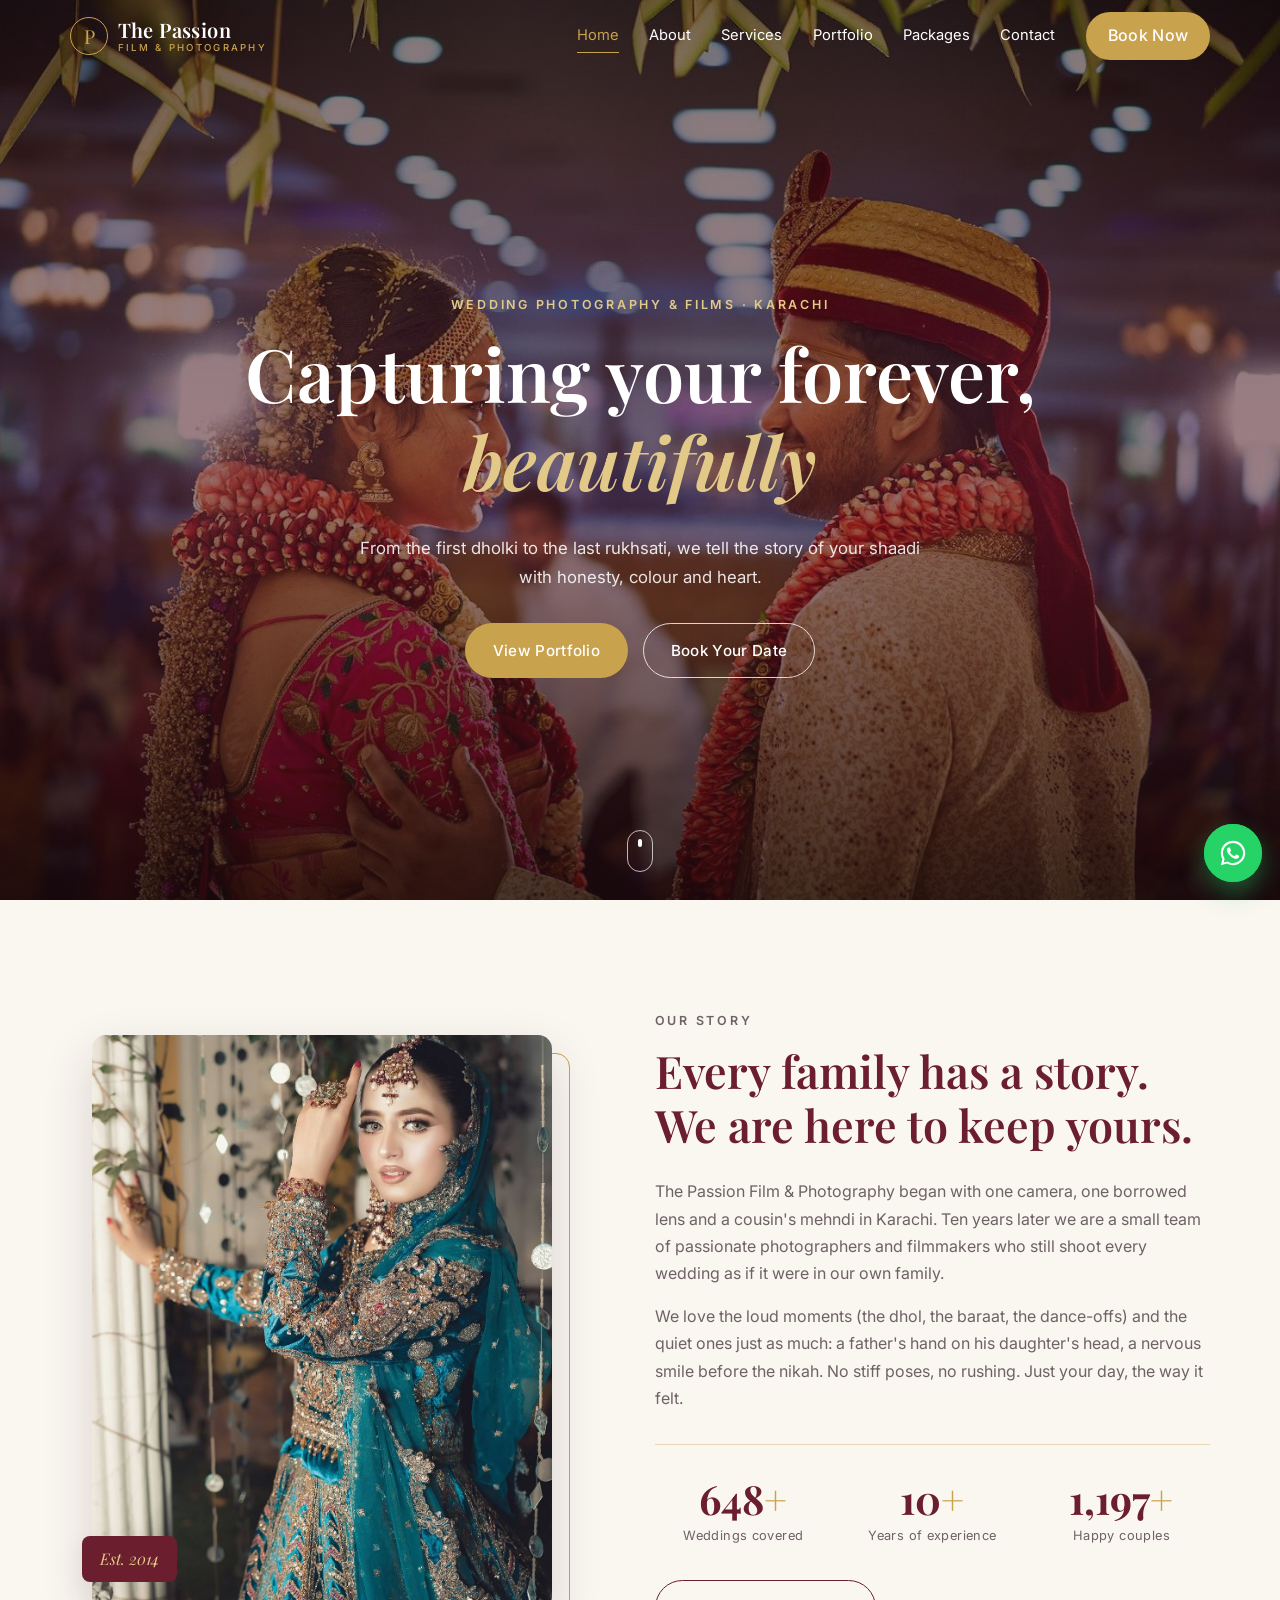
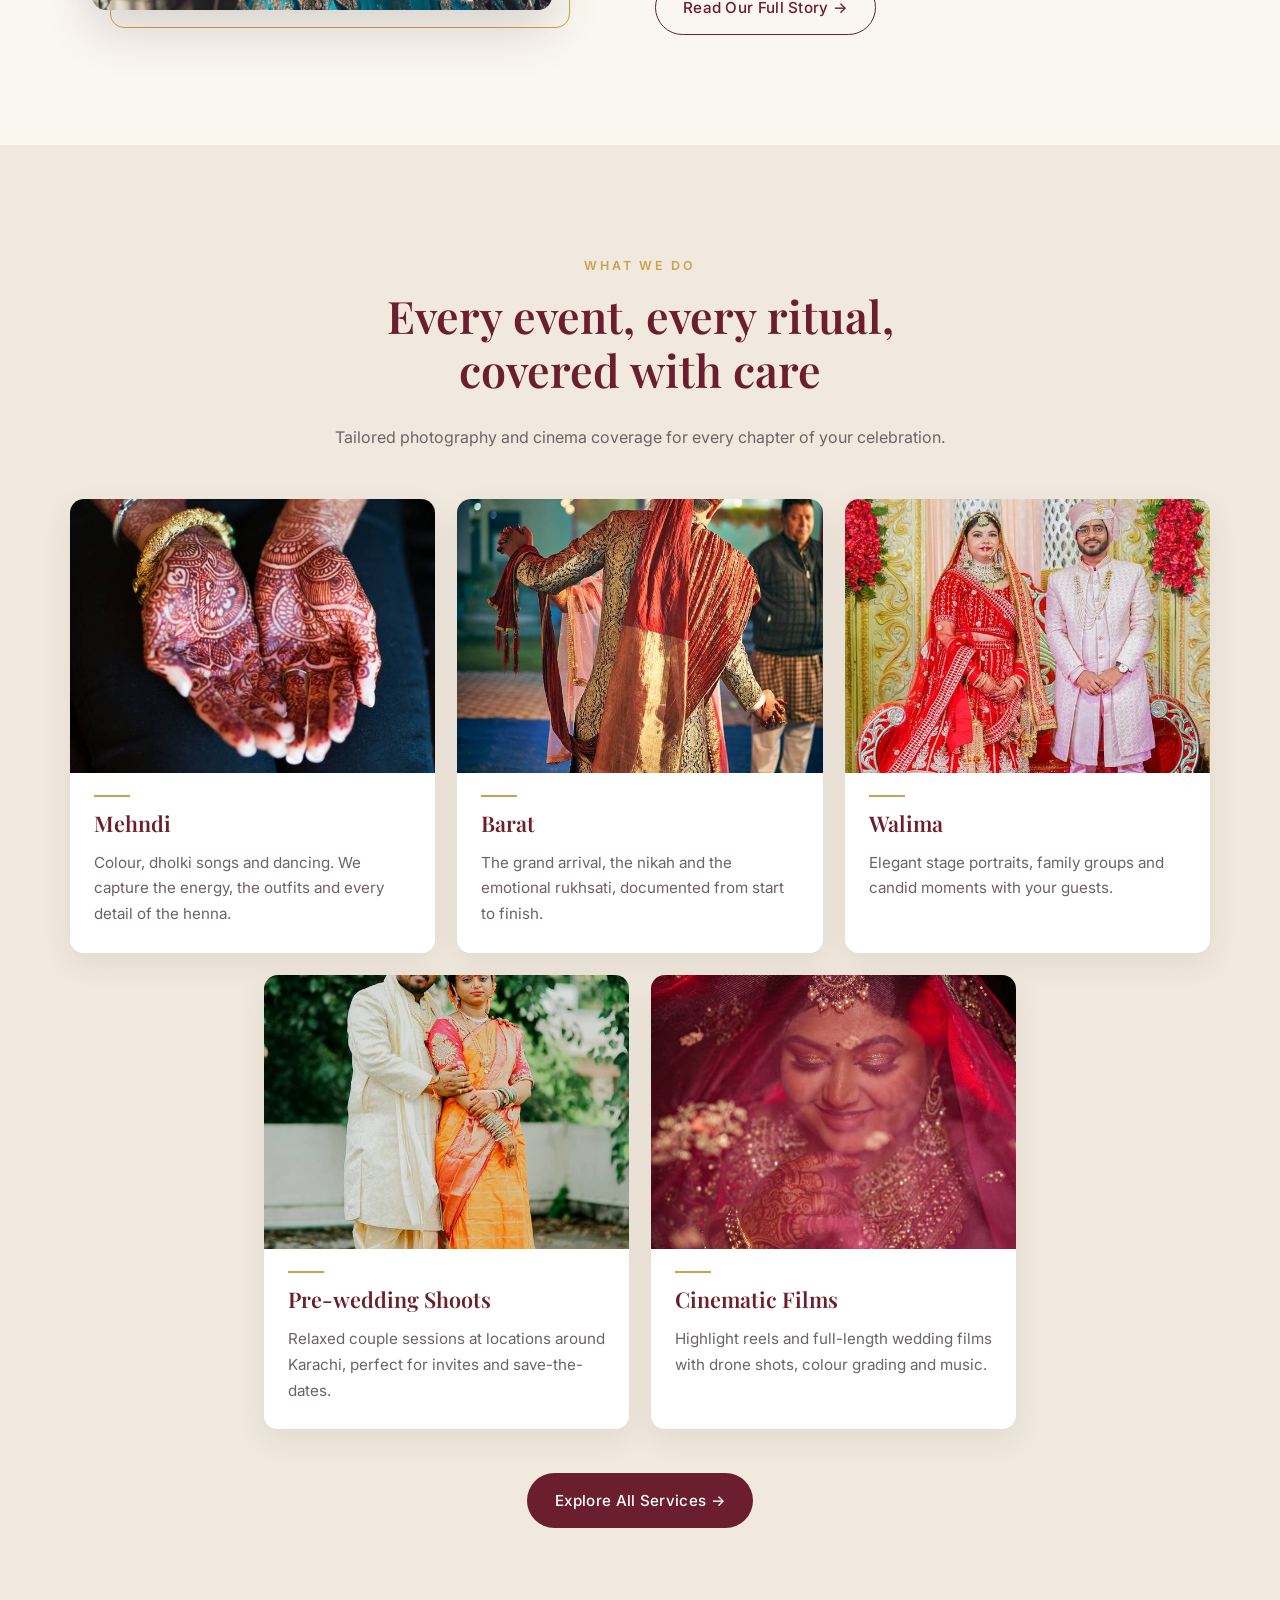
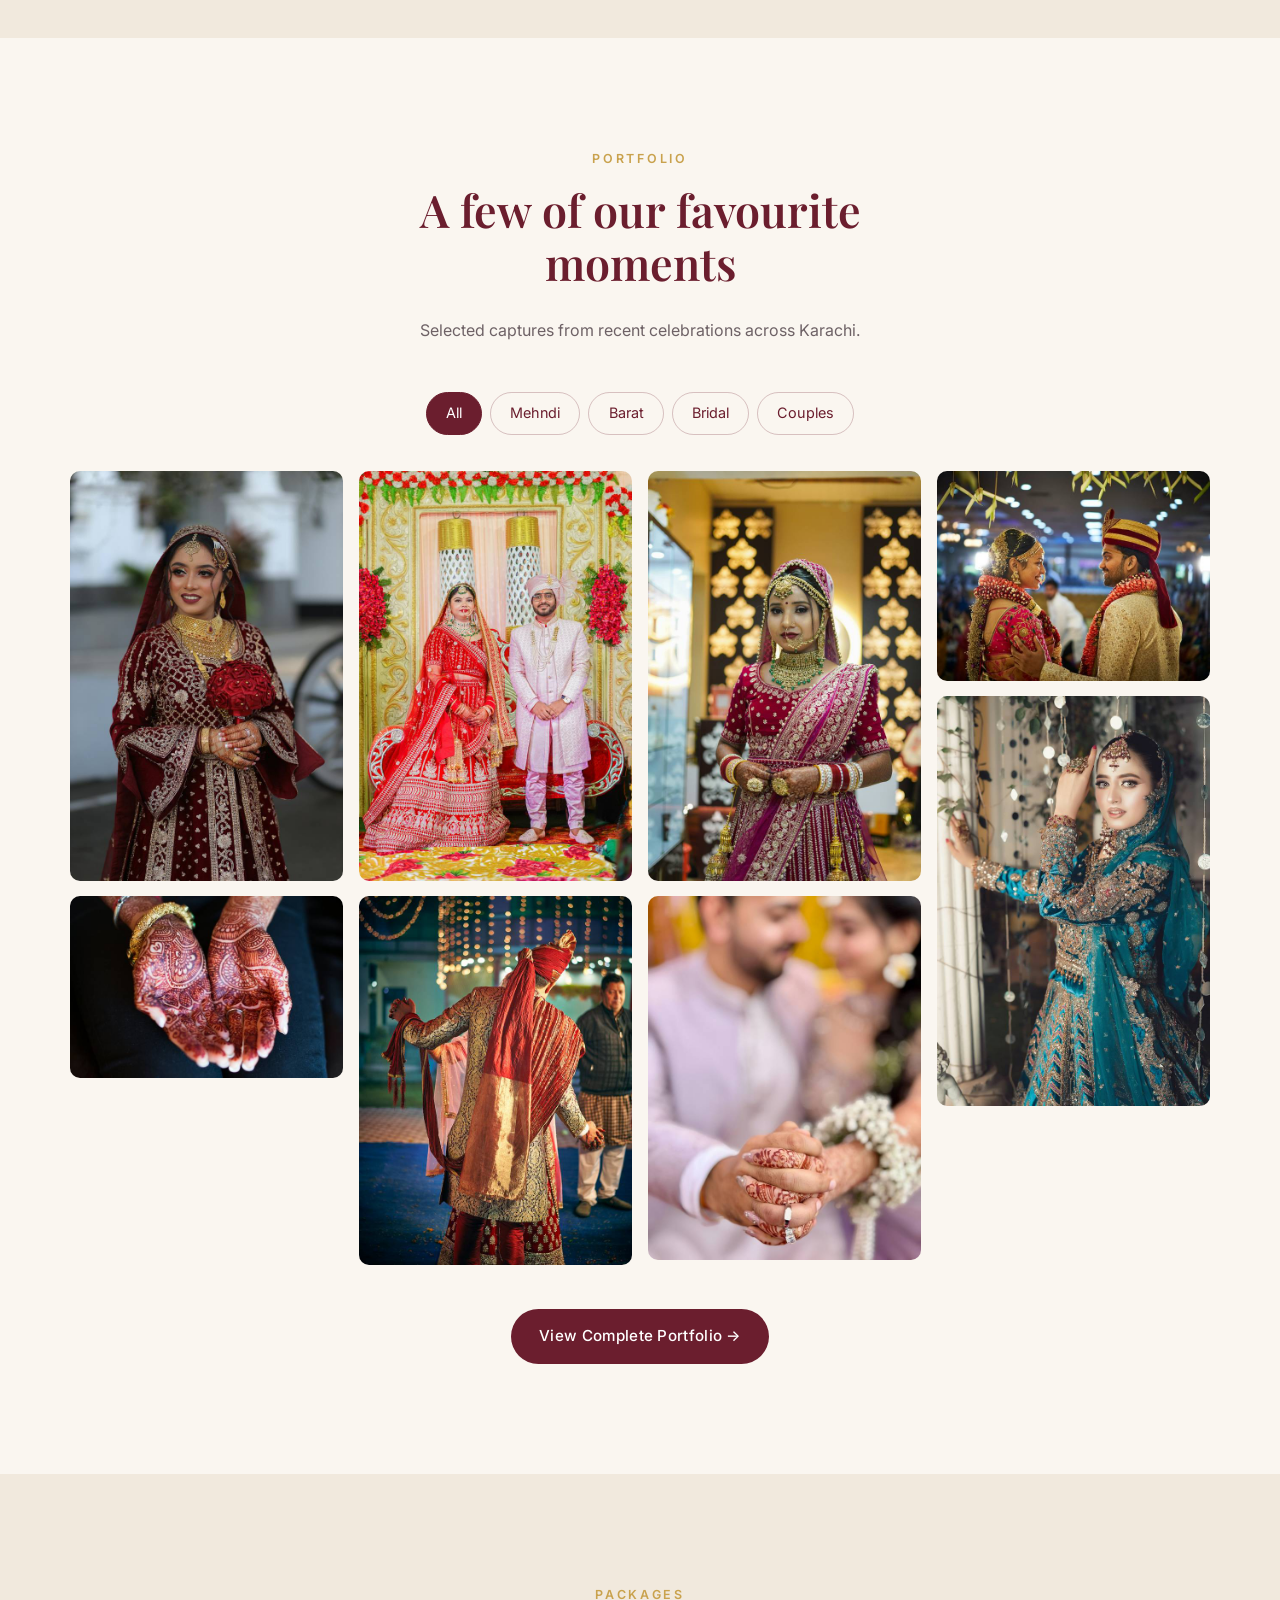
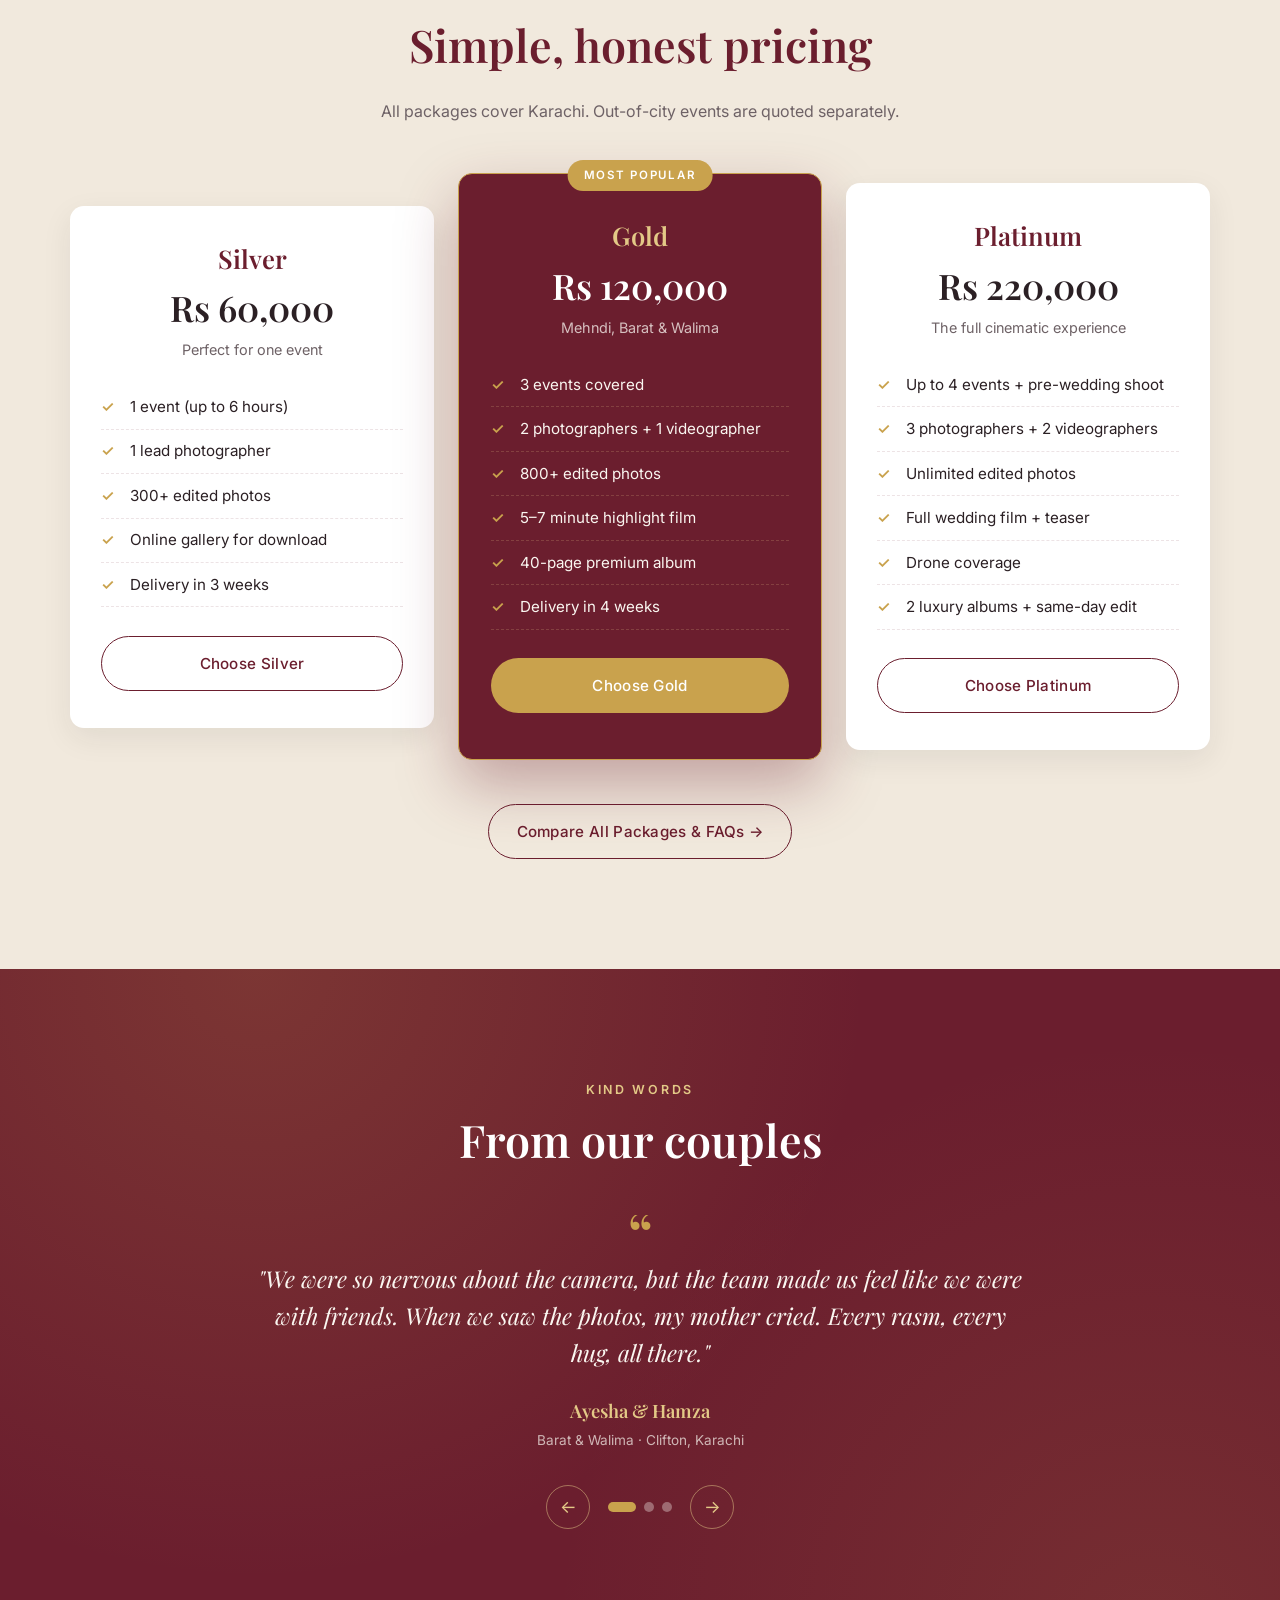
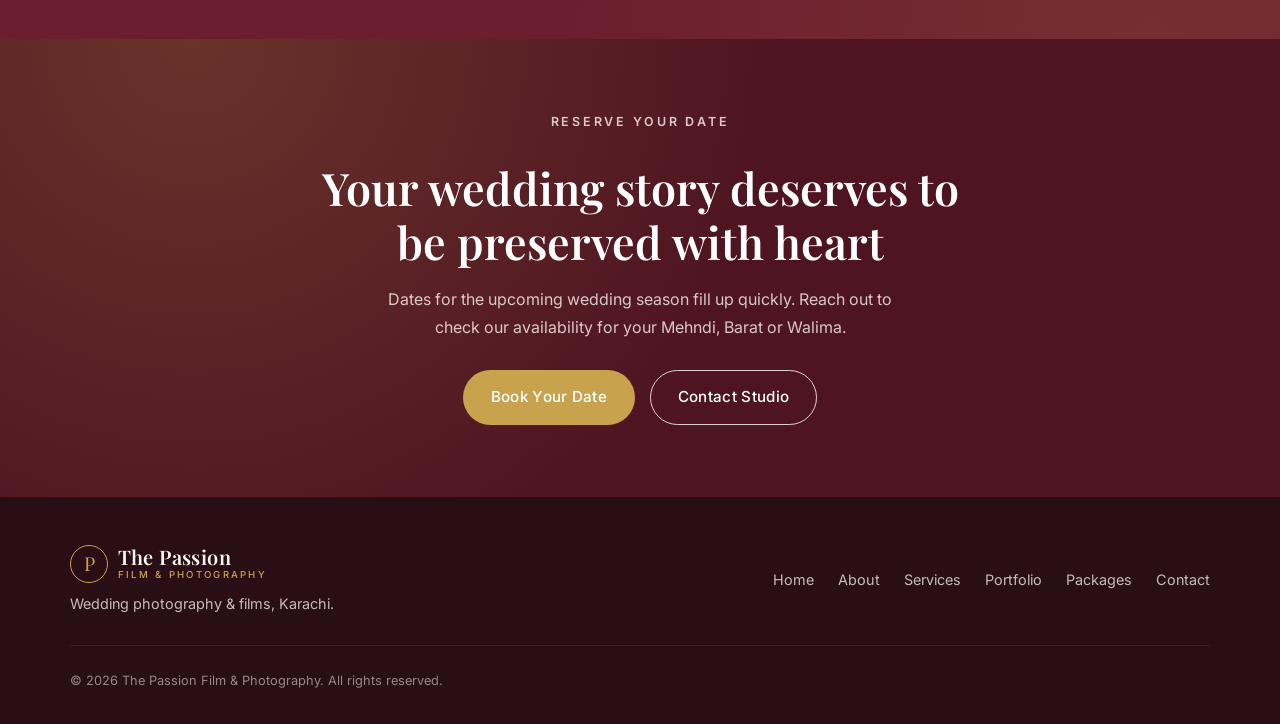
==== commit d2dd1dcc: "Refactor branding and update services page - Updated branding from "Mehma Studio" to "The Passion Fi" ====
--- a/index.html
+++ b/index.html
@@ -1,7 +1,7 @@
 <!DOCTYPE html>
 <!--
   ============================================================
-  MEHMA STUDIO — One-page wedding photography website
+  THE PASSION FILM & PHOTOGRAPHY — wedding photography website
   ------------------------------------------------------------
   QUICK EDIT GUIDE
   • Studio name, phone, WhatsApp, Instagram, address, prices:
@@ -20,27 +20,27 @@
   <meta name="viewport" content="width=device-width, initial-scale=1" />
 
   <!-- ===== SEO ===== -->
-  <title>Mehma Studio | Wedding Photographer in Karachi, Pakistan</title>
-  <meta name="description" content="Mehma Studio is a Karachi wedding photography and cinematography studio covering Mehndi, Barat, Walima and pre-wedding shoots across Pakistan. Book your date today." />
+  <title>The Passion Film &amp; Photography | Wedding Photographer in Karachi, Pakistan</title>
+  <meta name="description" content="The Passion Film &amp; Photography is a premier Karachi wedding photography and cinematography studio covering Mehndi, Barat, Walima and pre-wedding shoots across Pakistan. Book your date today." />
   <meta name="keywords" content="wedding photographer Karachi, Pakistani wedding photography, mehndi photography, barat, walima, pre-wedding shoot, wedding films Karachi" />
-  <meta name="author" content="Mehma Studio" />
+  <meta name="author" content="The Passion Film &amp; Photography" />
   <meta name="robots" content="index, follow" />
   <meta name="theme-color" content="#6B1E2E" />
-  <link rel="canonical" href="https://www.mehmastudio.pk/" />
+  <link rel="canonical" href="https://www.thepassionfilm.pk/" />
 
   <!-- ===== Open Graph / social sharing ===== -->
   <meta property="og:type" content="website" />
-  <meta property="og:site_name" content="Mehma Studio" />
-  <meta property="og:title" content="Mehma Studio | Wedding Photographer in Karachi" />
+  <meta property="og:site_name" content="The Passion Film &amp; Photography" />
+  <meta property="og:title" content="The Passion Film &amp; Photography | Wedding Photographer in Karachi" />
   <meta property="og:description" content="Capturing your forever, beautifully. Mehndi, Barat, Walima and cinematic wedding films in Karachi." />
-  <meta property="og:url" content="https://www.mehmastudio.pk/" />
-  <meta property="og:image" content="https://www.mehmastudio.pk/images/couple-garlands-wedding-hall.jpg" />
+  <meta property="og:url" content="https://www.thepassionfilm.pk/" />
+  <meta property="og:image" content="https://www.thepassionfilm.pk/images/couple-garlands-wedding-hall.jpg" />
   <meta property="og:image:alt" content="Bride and groom smiling at each other wearing flower garlands" />
   <meta property="og:locale" content="en_PK" />
   <meta name="twitter:card" content="summary_large_image" />
-  <meta name="twitter:title" content="Mehma Studio | Wedding Photographer in Karachi" />
+  <meta name="twitter:title" content="The Passion Film &amp; Photography | Wedding Photographer in Karachi" />
   <meta name="twitter:description" content="Capturing your forever, beautifully." />
-  <meta name="twitter:image" content="https://www.mehmastudio.pk/images/couple-garlands-wedding-hall.jpg" />
+  <meta name="twitter:image" content="https://www.thepassionfilm.pk/images/couple-garlands-wedding-hall.jpg" />
 
   <!-- ===== Fonts ===== -->
   <link rel="preconnect" href="https://fonts.googleapis.com" />
@@ -58,10 +58,10 @@
     "@context": "https://schema.org",
     "@type": "LocalBusiness",
     "additionalType": "https://schema.org/ProfessionalService",
-    "name": "Mehma Studio",
+    "name": "The Passion Film & Photography",
     "description": "Wedding photography and cinematography studio in Karachi covering Mehndi, Barat, Walima and pre-wedding shoots.",
-    "url": "https://www.mehmastudio.pk/",
-    "image": "https://www.mehmastudio.pk/images/couple-garlands-wedding-hall.jpg",
+    "url": "https://www.thepassionfilm.pk/",
+    "image": "https://www.thepassionfilm.pk/images/couple-garlands-wedding-hall.jpg",
     "telephone": "+92-300-0000000",
     "priceRange": "Rs 60,000 - Rs 220,000",
     "currenciesAccepted": "PKR",
@@ -81,7 +81,7 @@
       "opens": "11:00",
       "closes": "20:00"
     }],
-    "sameAs": ["https://www.instagram.com/mehmastudio"]
+    "sameAs": ["https://www.instagram.com/thepassionfilm"]
   }
   </script>
 </head>
@@ -95,19 +95,19 @@
        ========================================================= -->
   <header class="navbar" id="navbar">
     <div class="container nav-inner">
-      <a href="#home" class="logo" aria-label="Mehma Studio home">
-        <span class="logo-mark">M</span>
-        <span class="logo-text" data-cfg="studioName">Mehma Studio</span>
+      <a href="index.html" class="logo" aria-label="The Passion Film &amp; Photography home">
+        <span class="logo-mark">P</span>
+        <span class="logo-text">The Passion<small>Film &amp; Photography</small></span>
       </a>
 
       <nav class="nav-links" id="nav-links" aria-label="Main">
-        <a href="#about">About</a>
-        <a href="#services">Services</a>
-        <a href="#portfolio">Portfolio</a>
-        <a href="#packages">Packages</a>
-        <a href="#testimonials">Reviews</a>
-        <a href="#contact">Contact</a>
-        <a href="#contact" class="btn btn-gold nav-cta">Book Now</a>
+        <a href="index.html" aria-current="page">Home</a>
+        <a href="about.html">About</a>
+        <a href="services.html">Services</a>
+        <a href="portfolio.html">Portfolio</a>
+        <a href="packages.html">Packages</a>
+        <a href="contact.html">Contact</a>
+        <a href="contact.html" class="btn btn-gold nav-cta">Book Now</a>
       </nav>
 
       <button class="nav-toggle" id="nav-toggle" aria-label="Open menu" aria-expanded="false" aria-controls="nav-links">
@@ -127,15 +127,15 @@
         <h1>Capturing your forever, <em>beautifully</em></h1>
         <p class="hero-sub">From the first dholki to the last rukhsati, we tell the story of your shaadi with honesty, colour and heart.</p>
         <div class="hero-buttons">
-          <a href="#portfolio" class="btn btn-gold">View Portfolio</a>
-          <a href="#contact" class="btn btn-outline-light">Book Your Date</a>
+          <a href="portfolio.html" class="btn btn-gold">View Portfolio</a>
+          <a href="contact.html" class="btn btn-outline-light">Book Your Date</a>
         </div>
       </div>
       <a href="#about" class="scroll-hint" aria-label="Scroll to About"><span></span></a>
     </section>
 
     <!-- =========================================================
-         3. ABOUT
+         3. ABOUT PREVIEW
          ========================================================= -->
     <section class="section about" id="about">
       <div class="container about-grid">
@@ -148,8 +148,8 @@
           <p class="eyebrow">Our Story</p>
           <h2>Every family has a story. We are here to keep yours.</h2>
           <p>
-            <span data-cfg="studioName">Mehma Studio</span> began with one camera, one borrowed lens and a cousin's mehndi in Karachi.
-            Ten years later we are a small team of photographers and filmmakers who still shoot every wedding
+            <span data-cfg="studioName">The Passion Film &amp; Photography</span> began with one camera, one borrowed lens and a cousin's mehndi in Karachi.
+            Ten years later we are a small team of passionate photographers and filmmakers who still shoot every wedding
             as if it were in our own family.
           </p>
           <p>
@@ -163,18 +163,23 @@
             <li><strong class="count" data-target="10">0</strong><span>Years of experience</span></li>
             <li><strong class="count" data-target="1200">0</strong><span>Happy couples</span></li>
           </ul>
-        </div>
-      </div>
-    </section>
-
-    <!-- =========================================================
-         4. SERVICES
+
+          <div style="margin-top: 2rem;">
+            <a href="about.html" class="btn btn-outline">Read Our Full Story &rarr;</a>
+          </div>
+        </div>
+      </div>
+    </section>
+
+    <!-- =========================================================
+         4. SERVICES PREVIEW
          ========================================================= -->
     <section class="section services" id="services">
       <div class="container">
         <header class="section-head fade-in">
           <p class="eyebrow">What We Do</p>
           <h2>Every event, every ritual, covered with care</h2>
+          <p class="section-intro">Tailored photography and cinema coverage for every chapter of your celebration.</p>
         </header>
 
         <div class="services-grid">
@@ -218,20 +223,22 @@
             </div>
           </article>
         </div>
-      </div>
-    </section>
-
-    <!-- =========================================================
-         5. PORTFOLIO (masonry + filters + lightbox)
-         To add a photo: copy one <figure>, set data-category to
-         mehndi / baraat / bridal / couples, and point src (thumb)
-         and data-full (large) at your new files.
+
+        <div class="section-cta fade-in">
+          <a href="services.html" class="btn btn-maroon">Explore All Services &rarr;</a>
+        </div>
+      </div>
+    </section>
+
+    <!-- =========================================================
+         5. PORTFOLIO PREVIEW (masonry + lightbox)
          ========================================================= -->
     <section class="section portfolio" id="portfolio">
       <div class="container">
         <header class="section-head fade-in">
           <p class="eyebrow">Portfolio</p>
           <h2>A few of our favourite moments</h2>
+          <p class="section-intro">Selected captures from recent celebrations across Karachi.</p>
         </header>
 
         <div class="filters fade-in" role="tablist" aria-label="Filter portfolio">
@@ -267,36 +274,16 @@
           <figure class="gallery-item" data-category="bridal">
             <img src="images/thumbs/bride-teal-bridalwear.jpg" data-full="images/bride-teal-bridalwear.jpg" alt="Bride in intricate teal bridalwear posing by a doorway" loading="lazy" width="640" height="960" />
           </figure>
-          <figure class="gallery-item" data-category="mehndi">
-            <img src="images/thumbs/bride-red-gold-portrait.jpg" data-full="images/bride-red-gold-portrait.jpg" alt="Bride in red showing her mehndi-covered hands and gold kaleeray" loading="lazy" width="640" height="937" />
-          </figure>
-          <figure class="gallery-item" data-category="couples">
-            <img src="images/thumbs/couple-hands-red-gold-outfits.jpg" data-full="images/couple-hands-red-gold-outfits.jpg" alt="Detail of a couple standing side by side in embroidered red and cream wedding clothes" loading="lazy" width="640" height="960" />
-          </figure>
-          <figure class="gallery-item" data-category="baraat">
-            <img src="images/thumbs/groom-white-sherwani-turban.jpg" data-full="images/groom-white-sherwani-turban.jpg" alt="Groom in a white embroidered sherwani with a red turban and shawl" loading="lazy" width="640" height="960" />
-          </figure>
-          <figure class="gallery-item" data-category="bridal">
-            <img src="images/thumbs/bride-maroon-sari-outdoors.jpg" data-full="images/bride-maroon-sari-outdoors.jpg" alt="Bride in a maroon sari with arms outstretched in a leafy park" loading="lazy" width="640" height="427" />
-          </figure>
-          <figure class="gallery-item" data-category="mehndi">
-            <img src="images/thumbs/mehndi-floral-hand.jpg" data-full="images/mehndi-floral-hand.jpg" alt="Single hand with a delicate floral mehndi design" loading="lazy" width="640" height="960" />
-          </figure>
-          <figure class="gallery-item" data-category="couples">
-            <img src="images/thumbs/couple-traditional-attire.jpg" data-full="images/couple-traditional-attire.jpg" alt="Couple in traditional attire posing together in a garden" loading="lazy" width="640" height="960" />
-          </figure>
-          <figure class="gallery-item" data-category="bridal">
-            <img src="images/thumbs/bride-pink-traditional-jewellery.jpg" data-full="images/bride-pink-traditional-jewellery.jpg" alt="Smiling bride in bright pink with traditional gold jewellery" loading="lazy" width="640" height="853" />
-          </figure>
-          <figure class="gallery-item" data-category="baraat">
-            <img src="images/thumbs/wedding-floral-canopy-decor.jpg" data-full="images/wedding-floral-canopy-decor.jpg" alt="Outdoor wedding ceremony under a pink and white floral canopy" loading="lazy" width="640" height="427" />
-          </figure>
-        </div>
-      </div>
-    </section>
-
-    <!-- =========================================================
-         6. PACKAGES (prices are filled from CONFIG in script.js)
+        </div>
+
+        <div class="section-cta fade-in">
+          <a href="portfolio.html" class="btn btn-maroon">View Complete Portfolio &rarr;</a>
+        </div>
+      </div>
+    </section>
+
+    <!-- =========================================================
+         6. PACKAGES PREVIEW
          ========================================================= -->
     <section class="section packages" id="packages">
       <div class="container">
@@ -318,7 +305,7 @@
               <li>Online gallery for download</li>
               <li>Delivery in 3 weeks</li>
             </ul>
-            <a href="#contact" class="btn btn-outline" data-package="Silver">Choose Silver</a>
+            <a href="contact.html?package=Silver" class="btn btn-outline" data-package="Silver">Choose Silver</a>
           </article>
 
           <article class="package package-featured fade-in">
@@ -334,7 +321,7 @@
               <li>40-page premium album</li>
               <li>Delivery in 4 weeks</li>
             </ul>
-            <a href="#contact" class="btn btn-gold" data-package="Gold">Choose Gold</a>
+            <a href="contact.html?package=Gold" class="btn btn-gold" data-package="Gold">Choose Gold</a>
           </article>
 
           <article class="package fade-in">
@@ -349,8 +336,12 @@
               <li>Drone coverage</li>
               <li>2 luxury albums + same-day edit</li>
             </ul>
-            <a href="#contact" class="btn btn-outline" data-package="Platinum">Choose Platinum</a>
-          </article>
+            <a href="contact.html?package=Platinum" class="btn btn-outline" data-package="Platinum">Choose Platinum</a>
+          </article>
+        </div>
+
+        <div class="section-cta fade-in">
+          <a href="packages.html" class="btn btn-outline">Compare All Packages &amp; FAQs &rarr;</a>
         </div>
       </div>
     </section>
@@ -391,71 +382,17 @@
     </section>
 
     <!-- =========================================================
-         8. CONTACT
-         ========================================================= -->
-    <section class="section contact" id="contact">
-      <div class="container contact-grid">
-        <div class="contact-info fade-in">
-          <p class="eyebrow">Book Your Date</p>
-          <h2>Let's talk about your wedding</h2>
-          <p>Wedding season fills up fast. Send us your details and we'll reply on WhatsApp, usually within a few hours.</p>
-
-          <ul class="contact-list">
-            <li>
-              <span class="ci-label">Studio</span>
-              <span data-cfg="address">Studio 12, Khayaban-e-Ittehad, DHA Phase 6, Karachi</span>
-            </li>
-            <li>
-              <span class="ci-label">Phone</span>
-              <a href="tel:+923000000000" data-cfg-href="tel" data-cfg="phone">+92 300 0000000</a>
-            </li>
-            <li>
-              <span class="ci-label">Instagram</span>
-              <a href="https://www.instagram.com/mehmastudio" target="_blank" rel="noopener" data-cfg-href="instagram" data-cfg="instagramHandle">@mehmastudio</a>
-            </li>
-            <li>
-              <span class="ci-label">Hours</span>
-              <span>Mon – Sat, 11am – 8pm</span>
-            </li>
-          </ul>
-        </div>
-
-        <form class="contact-form fade-in" id="contact-form" novalidate>
-          <div class="field">
-            <label for="name">Your name</label>
-            <input id="name" name="name" type="text" autocomplete="name" required placeholder="e.g. Ayesha Khan" />
-          </div>
-          <div class="field">
-            <label for="phone">Phone / WhatsApp</label>
-            <input id="phone" name="phone" type="tel" autocomplete="tel" required placeholder="03XX XXXXXXX" />
-          </div>
-          <div class="field-row">
-            <div class="field">
-              <label for="date">Event date</label>
-              <input id="date" name="date" type="date" required />
-            </div>
-            <div class="field">
-              <label for="event">Event type</label>
-              <select id="event" name="event" required>
-                <option value="">Select…</option>
-                <option>Mehndi</option>
-                <option>Barat</option>
-                <option>Walima</option>
-                <option>Nikah</option>
-                <option>Pre-wedding shoot</option>
-                <option>Full wedding (multiple events)</option>
-                <option>Other</option>
-              </select>
-            </div>
-          </div>
-          <div class="field">
-            <label for="message">Message</label>
-            <textarea id="message" name="message" rows="4" placeholder="Venue, number of guests, package you're interested in…"></textarea>
-          </div>
-          <p class="form-error" id="form-error" role="alert"></p>
-          <button type="submit" class="btn btn-maroon btn-block">Send on WhatsApp</button>
-          <p class="form-note">This opens WhatsApp with your details filled in. Nothing is stored on this site.</p>
-        </form>
+         8. CALL TO ACTION BAND
+         ========================================================= -->
+    <section class="cta-band">
+      <div class="container fade-in">
+        <p class="eyebrow eyebrow-light">Reserve Your Date</p>
+        <h2>Your wedding story deserves to be preserved with heart</h2>
+        <p>Dates for the upcoming wedding season fill up quickly. Reach out to check our availability for your Mehndi, Barat or Walima.</p>
+        <div class="hero-buttons">
+          <a href="contact.html" class="btn btn-gold">Book Your Date</a>
+          <a href="contact.html" class="btn btn-outline-light">Contact Studio</a>
+        </div>
       </div>
     </section>
   </main>
@@ -466,20 +403,21 @@
   <footer class="footer">
     <div class="container footer-inner">
       <div>
-        <a href="#home" class="logo logo-light">
-          <span class="logo-mark">M</span>
-          <span class="logo-text" data-cfg="studioName">Mehma Studio</span>
+        <a href="index.html" class="logo logo-light">
+          <span class="logo-mark">P</span>
+          <span class="logo-text">The Passion<small>Film &amp; Photography</small></span>
         </a>
         <p class="footer-tag">Wedding photography &amp; films, Karachi.</p>
       </div>
       <nav class="footer-links" aria-label="Footer">
-        <a href="#about">About</a>
-        <a href="#services">Services</a>
-        <a href="#portfolio">Portfolio</a>
-        <a href="#packages">Packages</a>
-        <a href="#contact">Contact</a>
+        <a href="index.html">Home</a>
+        <a href="about.html">About</a>
+        <a href="services.html">Services</a>
+        <a href="portfolio.html">Portfolio</a>
+        <a href="packages.html">Packages</a>
+        <a href="contact.html">Contact</a>
       </nav>
-      <p class="copyright">© <span id="year">2026</span> <span data-cfg="studioName">Mehma Studio</span>. All rights reserved.</p>
+      <p class="copyright">© <span id="year">2026</span> <span data-cfg="studioName">The Passion Film &amp; Photography</span>. All rights reserved.</p>
     </div>
   </footer>
 
@@ -501,4 +439,4 @@
 
   <script src="script.js"></script>
 </body>
-</html>
+</html>
--- a/styles.css
+++ b/styles.css
@@ -1,5 +1,6 @@
 /* ============================================================
-   MEHMA STUDIO — styles.css
+   THE PASSION FILM & PHOTOGRAPHY — styles.css
+   Shared by every page of the site.
    ------------------------------------------------------------
    Change the brand colours and fonts here. Everything else in
    the file reads from these variables.
@@ -154,7 +155,12 @@
   border: 1.5px solid var(--gold);
   font-family: var(--font-serif); font-size: 1.2rem; color: var(--gold);
 }
-.logo-text { font-family: var(--font-serif); font-size: 1.3rem; font-weight: 600; letter-spacing: .02em; }
+.logo-text { font-family: var(--font-serif); font-size: 1.25rem; font-weight: 600; letter-spacing: .02em; line-height: 1.1; }
+.logo-text small {
+  display: block; margin-top: 2px;
+  font-family: var(--font-sans); font-size: .6rem; font-weight: 500;
+  letter-spacing: .24em; text-transform: uppercase; color: var(--gold);
+}
 .navbar.scrolled .logo { color: var(--maroon); }
 
 /* Mobile menu (default) */
@@ -185,6 +191,7 @@
 .nav-open .navbar { backdrop-filter: none; -webkit-backdrop-filter: none; }
 .nav-open .logo { color: var(--maroon); position: relative; z-index: 110; }
 .nav-links .nav-cta { font-family: var(--font-sans); font-size: 1rem; margin-top: .5rem; }
+.nav-links a[aria-current="page"]:not(.btn) { color: var(--gold); }
 
 /* Desktop menu */
 @media (min-width: 900px) {
@@ -200,7 +207,8 @@
     content: ""; position: absolute; left: 0; bottom: 0; height: 1.5px; width: 0;
     background: var(--gold); transition: width .3s var(--ease);
   }
-  .nav-links a:not(.btn):hover::after { width: 100%; }
+  .nav-links a:not(.btn):hover::after,
+  .nav-links a[aria-current="page"]::after { width: 100%; }
   .navbar.scrolled .nav-links { color: var(--ink); }
   .nav-links .nav-cta { margin-top: 0; padding: .6rem 1.3rem; color: var(--white); }
 }
@@ -242,6 +250,101 @@
   background: var(--white); border-radius: 2px; animation: scrollDot 1.8s infinite;
 }
 @keyframes scrollDot { 0% { opacity: 0; transform: translateY(0); } 40% { opacity: 1; } 100% { opacity: 0; transform: translateY(12px); } }
+
+/* ============================================================
+   Inner page banner (About, Services, Portfolio, ...)
+   Set the photo with style="--bg: url(...)" on the section.
+   ============================================================ */
+.page-hero {
+  position: relative;
+  min-height: 52vh; min-height: 52svh;
+  display: flex; align-items: center;
+  background: var(--bg, url("images/couple-garlands-wedding-hall.jpg")) center 35% / cover no-repeat;
+  color: var(--white); text-align: center;
+}
+.page-hero .hero-content { padding: calc(var(--nav-height) + 40px) 20px 60px; }
+.page-hero h1 { color: var(--white); font-size: clamp(2.2rem, 6vw, 3.6rem); margin-bottom: .3em; }
+.page-hero h1 em { color: var(--gold-light); }
+.page-hero .hero-sub { margin-bottom: 0; }
+.breadcrumb { font-size: .8rem; letter-spacing: .12em; text-transform: uppercase; color: rgba(255,255,255,.75); margin-bottom: 1rem; }
+.breadcrumb a { color: var(--gold-light); }
+.breadcrumb a:hover { text-decoration: underline; }
+
+.section-cta { text-align: center; margin-top: 44px; }
+
+/* ============================================================
+   Call-to-action band (bottom of most pages)
+   ============================================================ */
+.cta-band {
+  background: var(--maroon-dark);
+  background-image: radial-gradient(circle at 15% 0%, rgba(201,162,77,.22), transparent 50%);
+  color: var(--cream); text-align: center; padding: 72px 0;
+}
+.cta-band h2 { color: var(--white); max-width: 680px; margin: 0 auto .4em; }
+.cta-band p { color: rgba(250,246,240,.8); max-width: 520px; margin: 0 auto 1.8rem; }
+.cta-band .hero-buttons { display: flex; flex-wrap: wrap; gap: .9rem; justify-content: center; }
+
+/* ============================================================
+   About page: values + process steps
+   ============================================================ */
+.values { background: var(--cream-dark); }
+.feature-grid { display: grid; gap: 22px; }
+.feature {
+  background: var(--white); border-radius: var(--radius); padding: 32px 28px; box-shadow: var(--shadow);
+}
+.feature-icon {
+  width: 52px; height: 52px; border-radius: 50%; display: grid; place-items: center;
+  background: rgba(201,162,77,.15); color: var(--maroon); font-family: var(--font-serif); font-size: 1.4rem;
+  margin-bottom: 18px;
+}
+.feature p { color: var(--muted); margin: 0; font-size: .95rem; }
+@media (min-width: 760px) { .feature-grid { grid-template-columns: repeat(3, 1fr); } }
+
+.steps { display: grid; gap: 28px; counter-reset: step; }
+.step { position: relative; padding-top: 64px; }
+.step::before {
+  counter-increment: step; content: "0" counter(step);
+  position: absolute; top: 0; left: 0;
+  font-family: var(--font-serif); font-size: 2.6rem; color: var(--gold); line-height: 1;
+}
+.step::after { content: ""; position: absolute; top: 20px; left: 70px; right: 0; height: 1px; background: rgba(201,162,77,.4); }
+.step p { color: var(--muted); font-size: .95rem; margin: 0; }
+@media (min-width: 760px) { .steps { grid-template-columns: repeat(4, 1fr); } }
+
+/* ============================================================
+   Services page: detailed rows
+   ============================================================ */
+.service-rows { display: grid; gap: 64px; }
+.service-row { display: grid; gap: 28px; align-items: center; }
+.service-row img { border-radius: var(--radius); box-shadow: var(--shadow-lg); width: 100%; aspect-ratio: 4 / 3; object-fit: cover; }
+.service-row p { color: var(--muted); }
+.service-row ul { margin-top: 1rem; }
+.service-row li { padding: .35rem 0 .35rem 1.6rem; position: relative; }
+.service-row li::before { content: "✓"; position: absolute; left: 0; color: var(--gold); font-weight: 600; }
+@media (min-width: 900px) {
+  .service-row { grid-template-columns: 1fr 1fr; gap: 72px; }
+  .service-row:nth-child(even) .service-row-img { order: 2; }
+}
+
+/* ============================================================
+   Packages page: FAQ
+   ============================================================ */
+.faq { max-width: 780px; margin: 0 auto; }
+.faq details {
+  background: var(--white); border-radius: 12px; box-shadow: var(--shadow);
+  margin-bottom: 14px; padding: 0 24px;
+}
+.faq summary {
+  cursor: pointer; list-style: none; padding: 20px 32px 20px 0; position: relative;
+  font-family: var(--font-serif); font-size: 1.1rem; color: var(--maroon); font-weight: 600;
+}
+.faq summary::-webkit-details-marker { display: none; }
+.faq summary::after {
+  content: "+"; position: absolute; right: 0; top: 50%; transform: translateY(-50%);
+  font-size: 1.5rem; color: var(--gold); transition: transform .3s var(--ease);
+}
+.faq details[open] summary::after { transform: translateY(-50%) rotate(45deg); }
+.faq details p { color: var(--muted); padding-bottom: 20px; margin: 0; }
 
 /* ============================================================
    3. About
@@ -534,3 +637,15 @@
   *, *::before, *::after { animation: none !important; transition: none !important; }
   .fade-in { opacity: 1; transform: none; }
 }
+
+
+/* Add-ons grid */
+.addons-grid { display: grid; gap: 20px; max-width: 960px; margin: 36px auto 0; }
+.addon-card {
+  background: var(--white); border-radius: var(--radius); padding: 24px 28px; box-shadow: var(--shadow);
+  display: flex; justify-content: space-between; align-items: center; flex-wrap: wrap; gap: 14px;
+}
+.addon-card h4 { font-family: var(--font-serif); font-size: 1.15rem; color: var(--maroon); margin: 0 0 4px; }
+.addon-card p { color: var(--muted); margin: 0; font-size: .9rem; }
+.addon-price { font-family: var(--font-serif); font-size: 1.25rem; font-weight: 600; color: var(--gold); }
+@media (min-width: 760px) { .addons-grid { grid-template-columns: repeat(2, 1fr); } }
